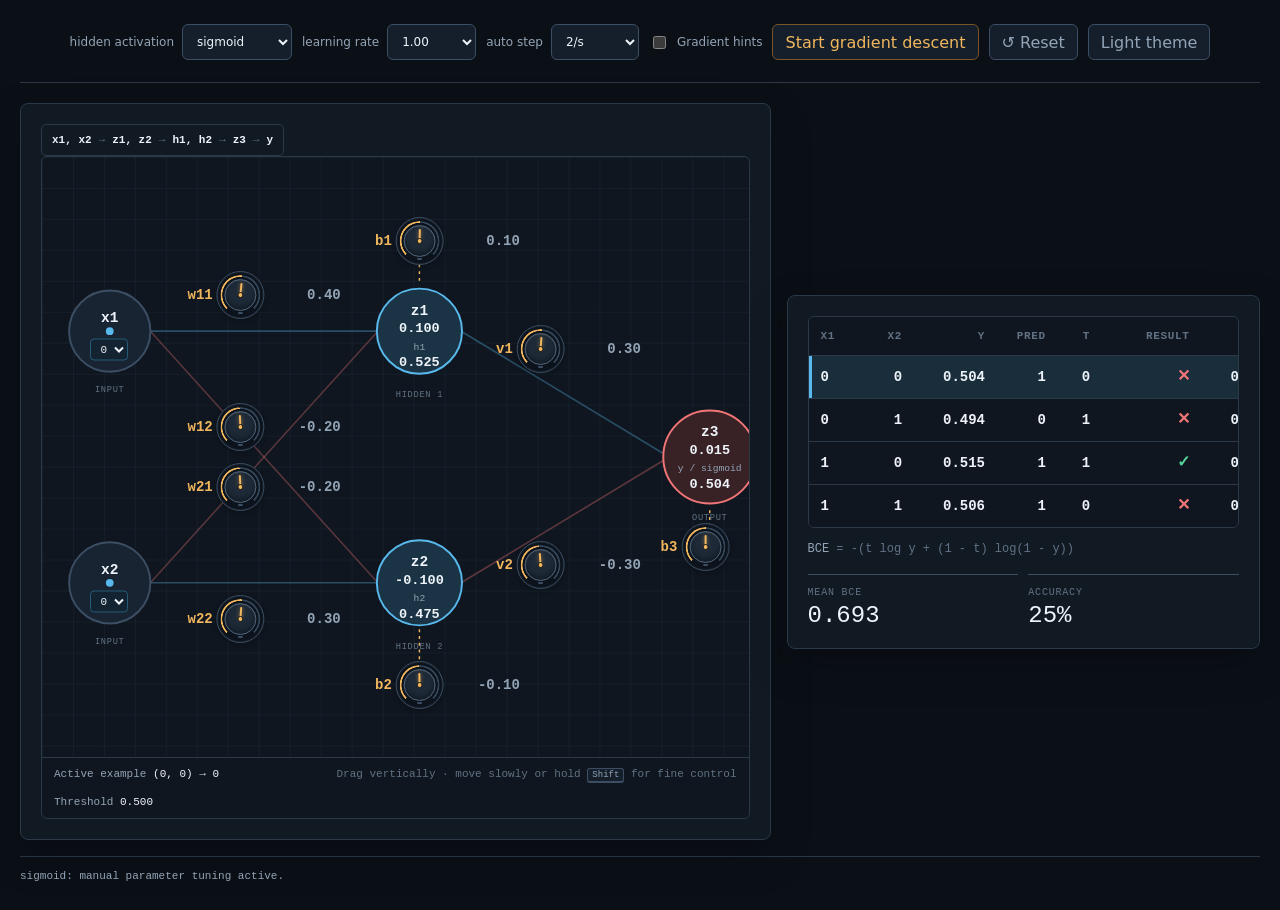
==== 2-learn_xor.html @ b7c2dea7 "Add files via upload" ====
<!doctype html>
<html lang="en">
<head>
  <meta charset="utf-8">
  <meta name="viewport" content="width=device-width, initial-scale=1">
  <meta name="description" content="A manual XOR neural network lab for deep learning courses.">
  <title>Learning XOR</title>
  <style>
    :root {
      color-scheme: dark;
      --bg: #0b1017;
      --panel: #111923;
      --panel-strong: #151f2b;
      --panel-soft: #0f161f;
      --line: #2a3848;
      --line-bright: #3c4e63;
      --text: #edf3f8;
      --muted: #93a4b6;
      --faint: #617284;
      --blue: #59b9ed;
      --blue-deep: #245b77;
      --amber: #f0b65e;
      --amber-deep: #7b5523;
      --green: #55d39a;
      --green-deep: #1f6448;
      --red: #f27677;
      --red-deep: #773b43;
      --violet: #b6a3ff;
      --shadow: rgba(0, 0, 0, 0.22);
      --control-hover: #1a2937;
      --control-active: #202f3d;
      --step-hover: #2a251b;
      --input-bg: #132331;
      --grid: #1a2633;
      --node: #182432;
      --node-active: #1b3445;
      --node-success: #183529;
      --node-failure: #382226;
      --row-hover: #182532;
      --row-active: #192d3b;
      --knob-shell: #0c131c;
      --knob-disc: #1e2a37;
      --knob-border: #52657a;
      --knob-track: #34475a;
      --knob-highlight: #72879a;
      --radius: 8px;
      --mono: "SFMono-Regular", Consolas, "Liberation Mono", monospace;
      --sans: Inter, ui-sans-serif, system-ui, -apple-system, BlinkMacSystemFont, "Segoe UI", sans-serif;
    }

    :root[data-theme="light"] {
      color-scheme: light;
      --bg: #f2f4f6;
      --panel: #ffffff;
      --panel-strong: #f3f5f7;
      --panel-soft: #f8fafb;
      --line: #d5dce3;
      --line-bright: #a8b4c0;
      --text: #17212b;
      --muted: #526477;
      --faint: #718195;
      --blue: #0878ad;
      --blue-deep: #8bbbd1;
      --amber: #9a5b00;
      --amber-deep: #d7b36d;
      --green: #147b54;
      --green-deep: #9bcdb8;
      --red: #b73542;
      --red-deep: #dfadb3;
      --violet: #6c51b5;
      --shadow: rgba(29, 44, 58, 0.1);
      --control-hover: #e8edf1;
      --control-active: #dfe6eb;
      --step-hover: #f4ead8;
      --input-bg: #ffffff;
      --grid: #e8edf1;
      --node: #f4f7f9;
      --node-active: #e6f3f9;
      --node-success: #e8f5ef;
      --node-failure: #faecee;
      --row-hover: #edf4f8;
      --row-active: #e2f1f8;
      --knob-shell: #f5f7f9;
      --knob-disc: #e5ebf0;
      --knob-border: #77899a;
      --knob-track: #c0cad3;
      --knob-highlight: #ffffff;
    }

    * { box-sizing: border-box; }

    html { min-width: 320px; background: var(--bg); }

    body {
      margin: 0;
      min-width: 320px;
      min-height: 100vh;
      background: var(--bg);
      color: var(--text);
      font-family: var(--sans);
      letter-spacing: 0;
    }

    button, input, select { font: inherit; }

    button, select, input[type="number"] { color: var(--text); }

    button {
      border: 1px solid var(--line-bright);
      border-radius: 6px;
      background: var(--panel-strong);
      cursor: pointer;
      min-height: 36px;
      padding: 0 12px;
      transition: border-color 140ms ease, background-color 140ms ease, color 140ms ease;
    }

    button:hover { border-color: var(--blue); background: var(--control-hover); }
    button:active { background: var(--control-active); }
    button:focus-visible, select:focus-visible, input:focus-visible { outline: 2px solid var(--blue); outline-offset: 2px; }

    .app-shell {
      width: min(1480px, calc(100% - 40px));
      margin: 0 auto;
      padding: 24px 0 28px;
    }

    .topbar {
      display: flex;
      flex-direction: column;
      align-items: center;
      justify-content: center;
      gap: 0;
      padding: 0 0 22px;
      border-bottom: 1px solid var(--line);
    }

    .eyebrow {
      margin: 0 0 4px;
      color: var(--blue);
      font-family: var(--mono);
      font-size: 10px;
      font-weight: 700;
      letter-spacing: 0.12em;
      text-transform: uppercase;
    }

    h1, h2, h3, p { margin-top: 0; }
    h1 { margin-bottom: 0; font-size: clamp(20px, 2.4vw, 28px); line-height: 1.1; letter-spacing: 0; }
    h2 { margin-bottom: 0; font-size: 16px; line-height: 1.2; }
    h3 { margin-bottom: 0; font-size: 12px; line-height: 1.2; }

    .top-controls { display: flex; align-items: center; justify-content: center; width: 100%; gap: 10px; flex-wrap: wrap; }

    .field-inline, .check-inline {
      display: inline-flex;
      align-items: center;
      gap: 8px;
      color: var(--muted);
      font-size: 12px;
      white-space: nowrap;
    }

    .field-inline select {
      min-height: 36px;
      border: 1px solid var(--line-bright);
      border-radius: 6px;
      padding: 0 30px 0 10px;
      background: var(--panel-strong);
    }

    .check-inline input { accent-color: var(--blue); }

    .button-secondary { color: var(--muted); }
    .button-step { border-color: var(--amber-deep); color: var(--amber); }
    .button-step:hover { border-color: var(--amber); background: var(--step-hover); }
    .theme-toggle { min-width: 98px; }

    .workspace {
      display: grid;
      grid-template-columns: minmax(0, 1.3fr) minmax(460px, 0.82fr);
      align-items: start;
      gap: 16px;
      padding-top: 20px;
    }

    .panel {
      min-width: 0;
      border: 1px solid var(--line);
      border-radius: var(--radius);
      background: var(--panel);
      box-shadow: 0 16px 42px var(--shadow);
    }

    .network-panel, .results-panel { padding: 20px; }

    .panel-header {
      display: flex;
      align-items: flex-start;
      justify-content: space-between;
      gap: 16px;
      margin-bottom: 16px;
    }

    .panel-title { margin-bottom: 6px; }
    .panel-note { max-width: 610px; margin: 0; color: var(--muted); font-size: 12px; line-height: 1.5; }

    .formula-strip {
      display: inline-flex;
      align-items: center;
      gap: 7px;
      flex: 0 0 auto;
      border: 1px solid var(--line);
      border-radius: 5px;
      padding: 9px 10px;
      color: var(--muted);
      font-family: var(--mono);
      font-size: 11px;
      white-space: nowrap;
    }

    .formula-strip strong { color: var(--text); font-weight: 600; }
    .formula-arrow { color: var(--faint); }

    .stage-frame {
      position: relative;
      overflow: hidden;
      width: min(100%, 1100px);
      min-height: 620px;
      margin: 0 auto;
      border: 1px solid var(--line);
      border-radius: 6px;
      background: var(--panel-soft);
    }

    .stage-frame svg { display: block; width: 100%; height: auto; min-height: 620px; }

    .stage-caption {
      display: flex;
      align-items: center;
      justify-content: space-between;
      flex-wrap: wrap;
      gap: 16px;
      padding: 10px 12px;
      border-top: 1px solid var(--line);
      color: var(--muted);
      font-family: var(--mono);
      font-size: 11px;
    }

    .stage-caption strong { color: var(--text); font-weight: 500; }

    .stage-canvas {
      position: relative;
      min-height: 600px;
      aspect-ratio: 850 / 620;
    }

    .stage-canvas svg {
      position: absolute;
      inset: 0;
      width: 100%;
      height: 100%;
      min-height: 0;
    }

    .connection-controls { position: absolute; inset: 0; pointer-events: none; }

    .input-selectors { position: absolute; inset: 0; pointer-events: none; }

    .node-input-control {
      position: absolute;
      top: var(--y);
      left: var(--x);
      pointer-events: auto;
      transform: translate(-50%, -50%);
    }

    .node-input-control select {
      width: 38px;
      height: 22px;
      border: 1px solid var(--blue-deep);
      border-radius: 4px;
      padding: 0 2px 0 5px;
      background: var(--input-bg);
      color: var(--text);
      font-family: var(--mono);
      font-size: 11px;
      line-height: 1;
    }

    .connection-control {
      position: absolute;
      top: var(--y);
      left: var(--x);
      display: inline-flex;
      align-items: center;
      gap: 4px;
      transform: translate(-50%, -50%);
      color: var(--amber);
      font-family: var(--mono);
      pointer-events: auto;
      user-select: none;
    }

    .connection-name { font-size: 14px; font-weight: 700; }
    .connection-value { min-width: 46px; color: var(--muted); font-size: 14px; font-weight: 600; text-align: right; }

    .connection-control .knob-box { width: 48px; height: 48px; cursor: ns-resize; touch-action: none; }
    .connection-control .knob-disc { --knob-center: 16px; width: 32px; height: 32px; }
    .connection-control .gradient-slot { width: 22px; min-height: 28px; }
    .connection-control .gradient-arrow { font-size: var(--arrow-size, 12px); }
    .gradient-flat { color: var(--faint); font-size: 10px; }

    .svg-grid-line { stroke: var(--grid); stroke-width: 1; }
    .svg-edge { fill: none; stroke-linecap: round; transition: stroke 140ms ease, stroke-width 140ms ease, opacity 140ms ease; }
    .svg-edge-label { fill: var(--muted); font-family: var(--mono); font-size: 14px; font-weight: 600; text-anchor: middle; }
    .svg-edge-label.positive { fill: var(--blue); }
    .svg-edge-label.negative { fill: var(--red); }
    .svg-node-body { fill: var(--node); stroke: var(--line-bright); stroke-width: 2; transition: fill 140ms ease, stroke 140ms ease; }
    .svg-node-body.active { fill: var(--node-active); stroke: var(--blue); }
    .svg-node-body.success { fill: var(--node-success); stroke: var(--green); }
    .svg-node-body.failure { fill: var(--node-failure); stroke: var(--red); }
    .svg-node-tag { fill: var(--text); font-family: var(--mono); font-size: 15px; font-weight: 700; text-anchor: middle; }
    .svg-node-sub { fill: var(--muted); font-family: var(--mono); font-size: 10px; text-anchor: middle; }
    .svg-node-value { fill: var(--text); font-family: var(--mono); font-size: 14px; font-weight: 600; text-anchor: middle; }
    .svg-node-kicker { fill: var(--faint); font-family: var(--mono); font-size: 9px; letter-spacing: 0.08em; text-anchor: middle; text-transform: uppercase; }
    .svg-bias-line { stroke: var(--amber); stroke-width: 1.5; stroke-dasharray: 3 4; }
    .svg-bias-label { fill: var(--amber); font-family: var(--mono); font-size: 13px; font-weight: 600; }
    .svg-input-dot { fill: var(--blue); }
    .svg-output-dot { fill: var(--green); }

    .stage-legend {
      display: flex;
      align-items: center;
      flex-wrap: wrap;
      gap: 10px 16px;
      padding: 10px 12px 0;
      color: var(--faint);
      font-size: 11px;
    }

    .legend-item { display: inline-flex; align-items: center; gap: 6px; }
    .legend-swatch { display: inline-block; width: 20px; height: 3px; border-radius: 2px; background: var(--blue); }
    .legend-swatch.negative { background: var(--red); }
    .legend-swatch.bias { background: var(--amber); }
    .legend-swatch.success { width: auto; height: auto; color: var(--green); background: none; font-size: 15px; line-height: 1; }

    .parameter-header {
      display: flex;
      align-items: baseline;
      justify-content: space-between;
      gap: 12px;
      margin: 20px 0 10px;
    }

    .parameter-header span { color: var(--faint); font-family: var(--mono); font-size: 10px; }

    .parameter-groups { display: grid; grid-template-columns: repeat(3, minmax(0, 1fr)); gap: 10px; }

    .parameter-group {
      min-width: 0;
      border: 1px solid var(--line);
      border-radius: 6px;
      padding: 12px;
      background: var(--panel-soft);
    }

    .parameter-group-header { display: flex; align-items: center; justify-content: space-between; gap: 8px; margin-bottom: 11px; }
    .parameter-group-header h3 { color: var(--text); font-family: var(--mono); font-weight: 600; }
    .parameter-group-header span { color: var(--faint); font-family: var(--mono); font-size: 10px; }

    .parameter-control + .parameter-control { margin-top: 10px; }

    .parameter-line { display: flex; align-items: baseline; justify-content: space-between; gap: 8px; margin-bottom: 5px; }
    .parameter-name { color: var(--amber); font-family: var(--mono); font-size: 11px; }
    .parameter-value { color: var(--muted); font-family: var(--mono); font-size: 10px; }

    .knob-row { display: grid; grid-template-columns: 44px 24px minmax(62px, 1fr); align-items: center; gap: 6px; }

    .knob-box {
      --knob-sweep: 135deg;
      --knob-active: var(--amber);
      position: relative;
      display: grid;
      place-items: center;
      width: 44px;
      height: 44px;
      border: 1px solid var(--line-bright);
      border-radius: 50%;
      background: var(--knob-shell);
      box-shadow: inset 0 0 0 1px color-mix(in srgb, var(--knob-highlight) 9%, transparent), 0 2px 5px var(--shadow);
      transition: border-color 120ms ease, box-shadow 120ms ease, transform 120ms ease;
    }

    .knob-box::before {
      content: "";
      position: absolute;
      inset: 3px;
      border-radius: 50%;
      background: conic-gradient(from 225deg, var(--knob-active) 0deg var(--knob-sweep), var(--knob-track) var(--knob-sweep) 270deg, transparent 270deg 360deg);
      -webkit-mask: radial-gradient(circle, transparent 63%, #000 65% 72%, transparent 74%);
      mask: radial-gradient(circle, transparent 63%, #000 65% 72%, transparent 74%);
      pointer-events: none;
    }

    .knob-box::after {
      content: "";
      position: absolute;
      bottom: 4px;
      left: 50%;
      width: 5px;
      height: 2px;
      border-radius: 99px;
      background: var(--line-bright);
      transform: translateX(-50%);
      pointer-events: none;
    }

    .knob-box:hover { border-color: var(--knob-highlight); transform: translateY(-1px); }
    .knob-box:focus-within { border-color: var(--blue); box-shadow: 0 0 0 2px rgba(89, 185, 237, 0.22), 0 3px 7px var(--shadow); }
    .connection-control.dragging { z-index: 20; }
    .connection-control.dragging .knob-box { border-color: var(--knob-active); box-shadow: 0 0 0 3px color-mix(in srgb, var(--knob-active) 22%, transparent), 0 5px 10px var(--shadow); transform: translateY(-1px) scale(1.035); }

    .knob-disc { --knob-center: 14.5px; position: relative; display: grid; place-items: center; width: 29px; height: 29px; border: 1px solid var(--knob-border); border-radius: 50%; background: var(--knob-disc); box-shadow: inset 0 1px 1px color-mix(in srgb, var(--knob-highlight) 25%, transparent), inset 0 -3px 5px color-mix(in srgb, var(--knob-shell) 60%, transparent); pointer-events: none; }
    .knob-disc::after { content: ""; position: absolute; width: 4px; height: 4px; border: 1px solid var(--knob-shell); border-radius: 50%; background: var(--knob-active); }
    .knob-indicator-anchor { position: absolute; inset: 0; transform-origin: 50% 50%; }
    .knob-indicator { position: absolute; top: 3px; bottom: 50%; left: 50%; width: 2px; border-radius: 999px; background: var(--knob-active); box-shadow: 0 0 4px color-mix(in srgb, var(--knob-active) 55%, transparent); transform: translateX(-50%); }
    .knob-range { position: absolute; inset: 0; width: 100%; height: 100%; margin: 0; opacity: 0; pointer-events: none; }

    .knob-feedback {
      position: absolute;
      bottom: calc(100% + 7px);
      left: 50%;
      display: flex;
      align-items: center;
      gap: 7px;
      min-width: max-content;
      padding: 5px 7px;
      border: 1px solid var(--line-bright);
      border-radius: 4px;
      background: var(--panel-strong);
      box-shadow: 0 5px 14px var(--shadow);
      color: var(--text);
      font-family: var(--mono);
      font-size: 11px;
      line-height: 1;
      opacity: 0;
      pointer-events: none;
      transform: translate(-50%, 4px);
      transition: opacity 100ms ease, transform 100ms ease;
    }

    .knob-feedback::after { content: ""; position: absolute; top: 100%; left: 50%; width: 6px; height: 6px; border-right: 1px solid var(--line-bright); border-bottom: 1px solid var(--line-bright); background: var(--panel-strong); transform: translate(-50%, -3px) rotate(45deg); }
    .connection-control.dragging .knob-feedback { opacity: 1; transform: translate(-50%, 0); }
    .knob-help { color: var(--faint); }
    .knob-help kbd { border: 1px solid var(--line-bright); border-bottom-width: 2px; border-radius: 3px; padding: 1px 4px; background: var(--panel-strong); color: var(--muted); font: inherit; font-size: 9px; }

    .gradient-slot { display: grid; place-items: center; width: 24px; min-height: 30px; }
    .gradient-arrow { display: inline-block; color: var(--violet); font-family: var(--mono); font-size: var(--arrow-size, 15px); font-weight: 700; line-height: 1; transform: translateY(var(--arrow-offset, 0px)); }
    .gradient-arrow.muted { color: var(--faint); opacity: 0.6; }

    .number-input {
      width: 100%;
      min-width: 0;
      height: 30px;
      border: 1px solid var(--line);
      border-radius: 4px;
      padding: 0 6px;
      background: #0c131c;
      color: var(--text);
      font-family: var(--mono);
      font-size: 11px;
      text-align: right;
    }

    .results-panel { min-height: auto; align-self: center; }
    .results-head-note { color: var(--faint); font-family: var(--mono); font-size: 10px; white-space: nowrap; }

    .table-scroll { overflow-x: auto; border: 1px solid var(--line); border-radius: 6px; background: var(--panel-soft); }
    .truth-table { width: 100%; min-width: 470px; table-layout: fixed; border-collapse: collapse; font-family: var(--mono); font-size: 14px; font-weight: 600; }
    .truth-table th, .truth-table td { overflow: hidden; padding: 13px 6px; border-bottom: 1px solid var(--line); text-align: right; text-overflow: clip; white-space: nowrap; }
    .truth-table th { color: var(--faint); font-size: 11px; font-weight: 700; letter-spacing: 0.06em; text-transform: uppercase; }
    .truth-table th:first-child, .truth-table td:first-child { padding-left: 12px; text-align: left; }
    .truth-table tr:last-child td { border-bottom: 0; }
    .truth-table tbody tr { cursor: pointer; transition: background-color 140ms ease; }
    .truth-table tbody tr:hover, .truth-table tbody tr:focus { background: var(--row-hover); outline: none; }
    .truth-table tbody tr.active { background: var(--row-active); box-shadow: inset 3px 0 0 var(--blue); }
    .truth-table .muted-cell { color: var(--muted); }
    .truth-table .prediction { color: var(--text); font-weight: 700; }
    .truth-table .result-cell { display: inline-flex; align-items: center; justify-content: flex-end; gap: 6px; min-width: 0; }
    .truth-table .result-mark { font-size: 16px; font-weight: 700; line-height: 1; }
    .truth-table th:nth-child(1), .truth-table td:nth-child(1), .truth-table th:nth-child(2), .truth-table td:nth-child(2) { width: 9%; }
    .truth-table th:nth-child(3), .truth-table td:nth-child(3) { width: 15%; }
    .truth-table th:nth-child(4), .truth-table td:nth-child(4) { width: 11%; }
    .truth-table th:nth-child(5), .truth-table td:nth-child(5) { width: 8%; }
    .truth-table th:nth-child(6), .truth-table td:nth-child(6) { width: 18%; }
    .truth-table th:nth-child(7), .truth-table td:nth-child(7) { width: 15%; }
    .truth-table .success .result-mark, .truth-table .success .result-text { color: var(--green); }
    .truth-table .failure .result-mark, .truth-table .failure .result-text { color: var(--red); }

    .results-equation { margin: 14px 0 0; color: var(--faint); font-family: var(--mono); font-size: 12px; }
    .results-equation strong { color: var(--muted); font-weight: 500; }

    .metrics {
      display: grid;
      grid-template-columns: repeat(2, minmax(0, 1fr));
      gap: 10px;
      margin-top: 18px;
      padding-top: 0;
    }

    .metric {
      border-top: 1px solid var(--line-bright);
      padding-top: 12px;
    }

    .metric-label { margin-bottom: 6px; color: var(--faint); font-family: var(--mono); font-size: 10px; letter-spacing: 0.08em; text-transform: uppercase; }
    .metric-value { color: var(--text); font-family: var(--mono); font-size: 24px; line-height: 1; }
    .metric-value.good { color: var(--green); }
    .metric-note { margin-top: 7px; color: var(--muted); font-size: 11px; line-height: 1.4; }

    .statusbar {
      display: grid;
      grid-template-columns: minmax(0, 1fr) auto auto;
      align-items: center;
      gap: 18px;
      margin-top: 16px;
      border-top: 1px solid var(--line);
      padding-top: 13px;
      color: var(--muted);
      font-family: var(--mono);
      font-size: 11px;
    }

    .statusbar strong { color: var(--text); font-weight: 500; }
    .status-message { min-width: 0; overflow: hidden; text-overflow: ellipsis; white-space: nowrap; }
    .status-chip { display: inline-flex; align-items: center; gap: 6px; }
    .status-dot { width: 7px; height: 7px; border-radius: 50%; background: var(--amber); }
    .status-dot.good { background: var(--green); }

    .sr-only { position: absolute; width: 1px; height: 1px; padding: 0; margin: -1px; overflow: hidden; clip: rect(0, 0, 0, 0); white-space: nowrap; border: 0; }

    @media (max-width: 1120px) {
      .workspace { grid-template-columns: minmax(0, 1fr); }
      .results-panel { min-height: auto; }
      .metrics { margin-top: 20px; }
    }

    @media (max-width: 720px) {
      .app-shell { width: min(100% - 24px, 1480px); padding-top: 14px; }
      .panel-header { align-items: flex-start; flex-direction: column; }
      .formula-strip { width: 100%; justify-content: center; overflow-x: auto; }
      .network-panel, .results-panel { padding: 14px; }
      .stage-frame, .stage-frame svg { min-height: 0; }
      .stage-canvas { min-height: 0; }
      .stage-canvas svg { min-height: 0; }
      .connection-control { gap: 2px; transform: translate(-50%, -50%) scale(0.78); }
      .node-input-control select { width: 34px; height: 20px; font-size: 10px; }
      .parameter-groups { grid-template-columns: 1fr; }
      .parameter-group { display: grid; grid-template-columns: 150px minmax(0, 1fr); align-items: center; gap: 12px; }
      .parameter-group-header { margin-bottom: 0; }
      .parameter-control + .parameter-control { margin-top: 8px; }
      .statusbar { grid-template-columns: 1fr; gap: 8px; }
      .status-message { white-space: normal; }
    }

    @media (prefers-reduced-motion: reduce) {
      *, *::before, *::after { scroll-behavior: auto !important; transition-duration: 0.01ms !important; animation-duration: 0.01ms !important; animation-iteration-count: 1 !important; }
    }
  </style>
</head>
<body>
  <div class="app-shell">
    <header class="topbar">
      <h1 class="sr-only">Learning XOR</h1>
      <div class="top-controls">
        <label class="field-inline" for="activation-select">
          <span>hidden activation</span>
          <select id="activation-select" aria-label="Hidden activation">
            <option value="sigmoid" selected>sigmoid</option>
            <option value="relu">ReLU</option>
          </select>
        </label>
        <label class="field-inline" for="learning-rate-select">
          <span>learning rate</span>
          <select id="learning-rate-select" aria-label="Learning rate">
            <option value="0.1">0.10</option>
            <option value="0.25">0.25</option>
            <option value="0.5">0.50</option>
            <option value="1" selected>1.00</option>
            <option value="2">2.00</option>
          </select>
        </label>
        <label class="field-inline" for="auto-step-select">
          <span>auto step</span>
          <select id="auto-step-select" aria-label="Automatic gradient descent rate">
            <option value="1">1/s</option>
            <option value="2" selected>2/s</option>
            <option value="5">5/s</option>
            <option value="10">10/s</option>
            <option value="20">20/s</option>
          </select>
        </label>
        <label class="check-inline" for="gradient-hints">
          <input id="gradient-hints" data-testid="gradient-hints" type="checkbox">
          <span>Gradient hints</span>
        </label>
        <button id="gradient-step-button" class="button-step" type="button" aria-pressed="false">Start gradient descent</button>
        <button id="reset-button" class="button-secondary" type="button">&#8634; Reset</button>
        <button id="theme-toggle" class="button-secondary theme-toggle" type="button" aria-pressed="false" aria-label="Switch to light theme">Light theme</button>
      </div>
    </header>

    <main class="workspace" aria-label="XOR neural network lab">
      <section class="panel network-panel" aria-label="XOR network">
        <div class="formula-strip" aria-label="Layer notation">
          <strong>x1, x2</strong><span class="formula-arrow">&#8594;</span><strong>z1, z2</strong><span class="formula-arrow">&#8594;</span><strong>h1, h2</strong><span class="formula-arrow">&#8594;</span><strong>z3</strong><span class="formula-arrow">&#8594;</span><strong>y</strong>
        </div>

        <div class="stage-frame">
          <div class="stage-canvas">
            <!-- Gradient arrows are created at runtime with data-testid="gradient-arrow". -->
            <svg viewBox="0 0 850 620" role="img" aria-labelledby="network-svg-title network-svg-description">
            <title id="network-svg-title">Two hidden-neuron XOR network</title>
            <desc id="network-svg-description">Inputs x1 and x2 feed two hidden preactivations z1 and z2, then hidden activations h1 and h2 feed output preactivation z3 and sigmoid prediction y.</desc>
            <defs>
              <pattern id="stage-grid" width="32" height="32" patternUnits="userSpaceOnUse">
                <path d="M 32 0 L 0 0 0 32" class="svg-grid-line" fill="none"></path>
              </pattern>
            </defs>
            <rect width="850" height="620" fill="url(#stage-grid)"></rect>
            <g id="edge-layer" aria-hidden="true">
              <line id="edge-w11" class="svg-edge" x1="112" y1="180" x2="347" y2="180"></line>
              <line id="edge-w12" class="svg-edge" x1="112" y1="440" x2="347" y2="180"></line>
              <line id="edge-w21" class="svg-edge" x1="112" y1="180" x2="347" y2="440"></line>
              <line id="edge-w22" class="svg-edge" x1="112" y1="440" x2="347" y2="440"></line>
              <line id="edge-v1" class="svg-edge" x1="433" y1="180" x2="648" y2="310"></line>
              <line id="edge-v2" class="svg-edge" x1="433" y1="440" x2="648" y2="310"></line>
              <line class="svg-bias-line" x1="390" y1="90" x2="390" y2="132"></line>
              <line class="svg-bias-line" x1="390" y1="488" x2="390" y2="530"></line>
              <line class="svg-bias-line" x1="690" y1="365" x2="690" y2="415"></line>
            </g>
            <g id="edge-label-layer" aria-hidden="true">
              <text id="label-w11" class="svg-edge-label" x="230" y="165"></text>
              <text id="label-w12" class="svg-edge-label" x="228" y="285"></text>
              <text id="label-w21" class="svg-edge-label" x="228" y="335"></text>
              <text id="label-w22" class="svg-edge-label" x="230" y="425"></text>
              <text id="label-v1" class="svg-edge-label" x="540" y="215"></text>
              <text id="label-v2" class="svg-edge-label" x="540" y="410"></text>
              <text id="label-b1" class="svg-bias-label" x="400" y="109"></text>
              <text id="label-b2" class="svg-bias-label" x="400" y="548"></text>
              <text id="label-b3" class="svg-bias-label" x="700" y="405"></text>
            </g>
            <g id="node-layer">
              <g id="node-input-x1">
                <circle id="body-input-x1" class="svg-node-body" cx="70" cy="180" r="42"></circle>
                <circle class="svg-input-dot" cx="70" cy="180" r="4"></circle>
                <text class="svg-node-tag" x="70" y="171">x1</text>
                <text class="svg-node-kicker" x="70" y="243">input</text>
              </g>
              <g id="node-input-x2">
                <circle id="body-input-x2" class="svg-node-body" cx="70" cy="440" r="42"></circle>
                <circle class="svg-input-dot" cx="70" cy="440" r="4"></circle>
                <text class="svg-node-tag" x="70" y="431">x2</text>
                <text class="svg-node-kicker" x="70" y="503">input</text>
              </g>
              <g id="node-hidden-1">
                <circle id="body-hidden-1" class="svg-node-body" cx="390" cy="180" r="44"></circle>
                <text class="svg-node-tag" x="390" y="163">z1</text>
                <text id="value-z1" class="svg-node-value" x="390" y="181"></text>
                <text class="svg-node-sub" x="390" y="199">h1</text>
                <text id="value-h1" class="svg-node-value" x="390" y="216"></text>
                <text class="svg-node-kicker" x="390" y="248">hidden 1</text>
              </g>
              <g id="node-hidden-2">
                <circle id="body-hidden-2" class="svg-node-body" cx="390" cy="440" r="44"></circle>
                <text class="svg-node-tag" x="390" y="423">z2</text>
                <text id="value-z2" class="svg-node-value" x="390" y="441"></text>
                <text class="svg-node-sub" x="390" y="459">h2</text>
                <text id="value-h2" class="svg-node-value" x="390" y="476"></text>
                <text class="svg-node-kicker" x="390" y="508">hidden 2</text>
              </g>
              <g id="node-output">
                <circle id="body-output" class="svg-node-body" cx="690" cy="310" r="48"></circle>
                <text class="svg-node-tag" x="690" y="288">z3</text>
                <text id="value-z3" class="svg-node-value" x="690" y="307"></text>
                <text class="svg-node-sub" x="690" y="324">y / sigmoid</text>
                <text id="value-y" class="svg-node-value" x="690" y="342"></text>
                <text class="svg-node-kicker" x="690" y="375">output</text>
              </g>
            </g>
              <g id="gradient-layer" aria-live="polite"></g>
            </svg>
            <div class="input-selectors" aria-label="Input values">
              <label class="node-input-control" style="--x:8.2%; --y:32%;">
                <span class="sr-only">Set x1</span>
                <select id="input-x1-control" data-testid="input-x1-control" aria-label="Set x1">
                  <option value="0">0</option>
                  <option value="1">1</option>
                </select>
              </label>
              <label class="node-input-control" style="--x:8.2%; --y:74%;">
                <span class="sr-only">Set x2</span>
                <select id="input-x2-control" data-testid="input-x2-control" aria-label="Set x2">
                  <option value="0">0</option>
                  <option value="1">1</option>
                </select>
              </label>
            </div>
            <div id="connection-controls" class="connection-controls" aria-label="Weight and bias knobs"></div>
          </div>
          <div class="stage-caption">
            <span>Active example <strong id="active-example">(0, 0) &#8594; 0</strong></span>
            <span class="knob-help">Drag vertically · move slowly or hold <kbd>Shift</kbd> for fine control</span>
            <span>Threshold <strong>0.500</strong></span>
          </div>
        </div>
      </section>

      <section class="panel results-panel" aria-label="XOR truth table">

        <div class="table-scroll">
          <table class="truth-table">
            <caption class="sr-only">XOR rows and every layer output</caption>
            <thead>
              <tr>
                <th scope="col">x1</th>
                <th scope="col">x2</th>
                <th scope="col">y</th>
                <th scope="col">pred</th>
                <th scope="col">t</th>
                <th scope="col">result</th>
                <th scope="col">BCE</th>
              </tr>
            </thead>
            <tbody id="truth-body"></tbody>
          </table>
        </div>

        <p class="results-equation"><strong>BCE</strong> = -(t log y + (1 - t) log(1 - y))</p>

        <div class="metrics">
          <div class="metric">
            <div class="metric-label">Mean BCE</div>
            <div id="mean-loss" class="metric-value">0.000</div>
          </div>
          <div class="metric">
            <div class="metric-label">Accuracy</div>
            <div id="accuracy" data-testid="accuracy" class="metric-value">0%</div>
          </div>
        </div>
      </section>
    </main>

    <footer class="statusbar" aria-live="polite">
      <span id="status-message" class="status-message">Ready for manual tuning.</span>
    </footer>
  </div>

  <script>
    (() => {
      const PARAM_MIN = -10;
      const PARAM_MAX = 10;
      const PARAM_STEP = 0.01;
      const PARAM_PRECISION = 2;
      const FINE_PARAM_STEP = 0.001;
      const FINE_PARAM_PRECISION = 3;
      const GRADIENT_PRECISION = 4;
      const KNOB_PIXELS_PER_STEP = 10;
      const KNOB_FINE_VELOCITY = 0.12;
      const KNOB_FAST_VELOCITY = 0.8;
      const KNOB_FAST_MULTIPLIER = 3;
      const XOR_ROWS = [
        { x1: 0, x2: 0, target: 0 },
        { x1: 0, x2: 1, target: 1 },
        { x1: 1, x2: 0, target: 1 },
        { x1: 1, x2: 1, target: 0 }
      ];
      const CONNECTION_CONTROLS = [
        ['w11', 'weight from x1 to z1', 27, 23], ['w12', 'weight from x2 to z1', 27, 45], ['w21', 'weight from x1 to z2', 27, 55],
        ['w22', 'weight from x2 to z2', 27, 77], ['v1', 'weight from h1 to z3', 64, 32], ['v2', 'weight from h2 to z3', 64, 68],
        ['b1', 'bias for z1', 49.3, 14], ['b2', 'bias for z2', 49.3, 88], ['b3', 'bias for z3', 84, 65]
      ];
      const state = {
        activation: 'sigmoid',
        learningRate: 1,
        stepsPerSecond: 2,
        isTraining: false,
        gradientHints: false,
        selectedRow: 0,
        params: { w11: 0.4, w12: -0.2, b1: 0.1, w21: -0.2, w22: 0.3, b2: -0.1, v1: 0.3, v2: -0.3, b3: 0 }
      };
      let knobDrag = null;
      let trainingTimer = null;
      const THEME_STORAGE_KEY = 'xor-lab-theme';

      const $ = (selector, root = document) => root.querySelector(selector);
      const $$ = (selector, root = document) => [...root.querySelectorAll(selector)];
      const format = (value, digits = 3) => {
        const rounded = Number(value.toFixed(digits));
        return Object.is(rounded, -0) ? (0).toFixed(digits) : rounded.toFixed(digits);
      };
      const clamp = (value, min, max) => Math.min(max, Math.max(min, value));

      function storedTheme() {
        try {
          const theme = localStorage.getItem(THEME_STORAGE_KEY);
          return theme === 'light' || theme === 'dark' ? theme : 'dark';
        } catch {
          return 'dark';
        }
      }

      function applyTheme(theme, persist = false) {
        const isLight = theme === 'light';
        document.documentElement.dataset.theme = isLight ? 'light' : 'dark';
        const button = $('#theme-toggle');
        button.textContent = isLight ? 'Dark theme' : 'Light theme';
        button.setAttribute('aria-pressed', isLight ? 'true' : 'false');
        button.setAttribute('aria-label', `Switch to ${isLight ? 'dark' : 'light'} theme`);
        if (persist) {
          try {
            localStorage.setItem(THEME_STORAGE_KEY, isLight ? 'light' : 'dark');
          } catch {
            // The theme still works when storage is unavailable.
          }
        }
      }

      function toggleTheme() {
        applyTheme(document.documentElement.dataset.theme === 'light' ? 'dark' : 'light', true);
      }

      function sigmoid(z) {
        return 1 / (1 + Math.exp(-z));
      }

      function activationValue(name, z) {
        if (name === 'sigmoid') return sigmoid(z);
        return Math.max(0, z);
      }

      function activationDerivative(name, z) {
        if (name === 'sigmoid') {
          const value = sigmoid(z);
          return value * (1 - value);
        }
        return z > 0 ? 1 : 0;
      }

      function binaryCrossEntropy(prediction, target) {
        const safe = clamp(prediction, 1e-12, 1 - 1e-12);
        return -(target * Math.log(safe) + (1 - target) * Math.log(1 - safe));
      }

      function forwardRow(row, params = state.params, activation = state.activation) {
        const z1 = params.w11 * row.x1 + params.w12 * row.x2 + params.b1;
        const z2 = params.w21 * row.x1 + params.w22 * row.x2 + params.b2;
        const h1 = activationValue(activation, z1);
        const h2 = activationValue(activation, z2);
        const z3 = params.v1 * h1 + params.v2 * h2 + params.b3;
        const y = sigmoid(z3);
        const prediction = y >= 0.5 ? 1 : 0;
        return { x1: row.x1, x2: row.x2, target: row.target, z1, h1, z2, h2, z3, y, prediction, correct: prediction === row.target, loss: binaryCrossEntropy(y, row.target) };
      }

      function evaluate(params = state.params, activation = state.activation) {
        const rows = XOR_ROWS.map(row => forwardRow(row, params, activation));
        const loss = rows.reduce((sum, row) => sum + row.loss, 0) / rows.length;
        const correct = rows.filter(row => row.correct).length;
        return { rows, loss, accuracy: correct / rows.length };
      }

      function calculateGradients(params = state.params, activation = state.activation) {
        const gradients = { w11: 0, w12: 0, b1: 0, w21: 0, w22: 0, b2: 0, v1: 0, v2: 0, b3: 0 };
        XOR_ROWS.forEach(row => {
          const result = forwardRow(row, params, activation);
          const dz3 = (result.y - result.target) / XOR_ROWS.length;
          const dz1 = dz3 * params.v1 * activationDerivative(activation, result.z1);
          const dz2 = dz3 * params.v2 * activationDerivative(activation, result.z2);
          gradients.w11 += dz1 * row.x1;
          gradients.w12 += dz1 * row.x2;
          gradients.b1 += dz1;
          gradients.w21 += dz2 * row.x1;
          gradients.w22 += dz2 * row.x2;
          gradients.b2 += dz2;
          gradients.v1 += dz3 * result.h1;
          gradients.v2 += dz3 * result.h2;
          gradients.b3 += dz3;
        });
        return gradients;
      }

      function buildConnectionControls() {
        $('#connection-controls').innerHTML = CONNECTION_CONTROLS.map(([name, label, x, y]) => `
          <label class="connection-control" data-control="${name}" style="--x:${x}%; --y:${y}%" aria-label="${label}">
            <span class="connection-name">${name}</span>
            <span class="knob-box" title="Drag vertically. Move slowly or hold Shift for fine adjustment.">
              <span class="knob-feedback" aria-hidden="true"><span data-drag-value-for="${name}">${format(state.params[name], PARAM_PRECISION)}</span></span>
              <span class="knob-disc" aria-hidden="true"><span class="knob-indicator-anchor" data-indicator-for="${name}"><span class="knob-indicator"></span></span></span>
              <input class="knob-range" data-param="${name}" type="range" min="${PARAM_MIN}" max="${PARAM_MAX}" step="${PARAM_STEP}" aria-label="${label}. Use arrow keys to adjust; hold Shift for fine adjustment.">
            </span>
            <span class="gradient-slot" data-gradient-for="${name}" aria-live="polite"></span>
            <span class="connection-value" data-value-for="${name}"></span>
          </label>
        `).join('');
      }

      function setParameter(name, rawValue, step = PARAM_STEP) {
        const parsed = Number.parseFloat(rawValue);
        if (!Number.isFinite(parsed)) return;
        const precision = step === FINE_PARAM_STEP ? FINE_PARAM_PRECISION : PARAM_PRECISION;
        const quantized = Math.round(parsed / step) * step;
        state.params[name] = clamp(Number(quantized.toFixed(precision)), PARAM_MIN, PARAM_MAX);
        render();
      }

      function formatParameter(value) {
        const needsFinePrecision = Math.abs(value * 100 - Math.round(value * 100)) > 1e-7;
        return format(value, needsFinePrecision ? FINE_PARAM_PRECISION : PARAM_PRECISION);
      }

      function renderControls() {
        $$('[data-param]').forEach(control => {
          const name = control.dataset.param;
          const value = state.params[name];
          control.value = clamp(value, PARAM_MIN, PARAM_MAX);
          const valueLabel = $(`[data-value-for="${name}"]`);
          if (valueLabel) valueLabel.textContent = formatParameter(value);
          const indicator = $(`[data-indicator-for="${name}"]`);
          if (indicator) {
            const ratio = (value - PARAM_MIN) / (PARAM_MAX - PARAM_MIN);
            indicator.style.transform = `rotate(${-135 + ratio * 270}deg)`;
            indicator.closest('.knob-box').style.setProperty('--knob-sweep', `${ratio * 270}deg`);
          }
          control.setAttribute('aria-valuenow', value);
          control.setAttribute('aria-valuetext', formatParameter(value));
        });
      }

      function renderGradientHints(gradients) {
        $$('[data-gradient-for]').forEach(slot => {
          slot.innerHTML = '';
          if (!state.gradientHints) return;
          const name = slot.dataset.gradientFor;
          const gradient = gradients[name];
          const magnitudes = Object.values(gradients).map(value => Math.abs(value));
          const maxMagnitude = Math.max(...magnitudes, 0);
          const ratio = maxMagnitude === 0 ? 0 : Math.abs(gradient) / maxMagnitude;
          if (ratio === 0) {
            const flat = document.createElement('span');
            flat.className = 'gradient-flat';
            flat.textContent = '0';
            flat.setAttribute('aria-label', `${name}: no gradient`);
            slot.appendChild(flat);
            return;
          }
          const direction = -gradient >= 0 ? 'up' : 'down';
          const arrow = document.createElement('span');
          arrow.className = 'gradient-arrow';
          arrow.dataset.testid = 'gradient-arrow';
          arrow.style.setProperty('--arrow-size', `${12 + ratio * 14}px`);
          arrow.style.setProperty('--arrow-offset', `${direction === 'up' ? -ratio * 2 : ratio * 2}px`);
          arrow.textContent = direction === 'up' ? '\u2191' : '\u2193';
          arrow.title = `${name}: ${direction === 'up' ? 'increase' : 'decrease'} to reduce loss`;
          arrow.setAttribute('aria-label', arrow.title);
          slot.appendChild(arrow);
        });
      }

      function updateEdge(name, value) {
        const edge = $(`#edge-${name}`);
        if (!edge) return;
        const positive = value >= 0;
        const color = positive ? 'var(--blue)' : 'var(--red)';
        edge.style.stroke = color;
        edge.style.strokeWidth = (1.5 + Math.abs(value) * 0.55).toFixed(2);
        edge.style.opacity = (0.32 + Math.min(0.6, Math.abs(value) / PARAM_MAX * 0.6)).toFixed(2);
      }

      function renderNetwork(result) {
        $('#input-x1-control').value = result.x1;
        $('#input-x2-control').value = result.x2;
        $('#value-z1').textContent = format(result.z1);
        $('#value-h1').textContent = format(result.h1);
        $('#value-z2').textContent = format(result.z2);
        $('#value-h2').textContent = format(result.h2);
        $('#value-z3').textContent = format(result.z3);
        $('#value-y').textContent = format(result.y);
        ['w11', 'w12', 'w21', 'w22', 'v1', 'v2'].forEach(name => updateEdge(name, state.params[name]));
        $('#body-hidden-1').classList.toggle('active', result.h1 > 0);
        $('#body-hidden-2').classList.toggle('active', result.h2 > 0);
        $('#body-output').classList.toggle('success', result.correct);
        $('#body-output').classList.toggle('failure', !result.correct);
        $('#body-input-x1').classList.toggle('active', result.x1 === 1);
        $('#body-input-x2').classList.toggle('active', result.x2 === 1);
      }

      function renderTable(evaluation) {
        const body = $('#truth-body');
        body.innerHTML = evaluation.rows.map((row, index) => {
          const resultClass = row.correct ? 'success' : 'failure';
          const mark = row.correct ? '\u2713' : '\u2715';
          const resultWord = row.correct ? 'correct' : 'miss';
          return `
            <tr data-testid="xor-row" data-row="${index}" class="${index === state.selectedRow ? 'active' : ''}" tabindex="0" aria-label="XOR row ${index + 1}, ${resultWord}">
              <td>${row.x1}</td><td>${row.x2}</td>
              <td>${format(row.y)}</td><td class="prediction">${row.prediction}</td><td>${row.target}</td>
              <td data-testid="row-result" class="${resultClass}" aria-label="${resultWord}"><span class="result-cell"><span class="result-mark" aria-hidden="true">${mark}</span><span class="result-text sr-only">${resultWord}</span></span></td>
              <td>${format(row.loss)}</td>
            </tr>
          `;
        }).join('');
      }

      function renderStatus(evaluation, gradients) {
        const percentage = Math.round(evaluation.accuracy * 100);
        const activationLabel = state.activation === 'relu' ? 'ReLU' : state.activation;
        const flat = Object.values(gradients).filter(value => Math.abs(value) < 1e-8).length;
        const status = state.isTraining
          ? `${activationLabel}: gradient descent running at ${state.stepsPerSecond}/s.`
          : state.gradientHints
          ? `${activationLabel}: arrows point toward lower BCE${flat ? ` / ${flat} flat` : ''}.`
          : `${activationLabel}: manual parameter tuning active.`;
        $('#mean-loss').textContent = format(evaluation.loss);
        $('#accuracy').textContent = `${percentage}%`;
        $('#accuracy').classList.toggle('good', percentage === 100);
        $('#status-message').textContent = status;
        const active = XOR_ROWS[state.selectedRow];
        $('#active-example').textContent = `(${active.x1}, ${active.x2}) \u2192 ${active.target}`;
      }

      function renderTrainingControls() {
        $('#auto-step-select').value = state.stepsPerSecond;
        const button = $('#gradient-step-button');
        button.textContent = state.isTraining ? 'Pause gradient descent' : 'Start gradient descent';
        button.setAttribute('aria-pressed', state.isTraining ? 'true' : 'false');
      }

      function render() {
        const evaluation = evaluate(state.params, state.activation);
        const gradients = calculateGradients(state.params, state.activation);
        const activeResult = evaluation.rows[state.selectedRow];
        renderControls();
        renderGradientHints(gradients);
        renderNetwork(activeResult);
        renderTable(evaluation);
        renderStatus(evaluation, gradients);
        renderTrainingControls();
      }

      function resetState() {
        stopGradientDescent();
        state.params = Object.fromEntries(Object.keys(state.params).map(name => [
          name,
          Number((-1 + Math.random() * 2).toFixed(PARAM_PRECISION))
        ]));
        render();
      }

      function stepGradientDescent() {
        const gradients = calculateGradients();
        Object.keys(state.params).forEach(name => {
          const next = clamp(state.params[name] - state.learningRate * gradients[name], PARAM_MIN, PARAM_MAX);
          state.params[name] = Number(next.toFixed(GRADIENT_PRECISION));
        });
        render();
      }

      function stopGradientDescent() {
        if (trainingTimer !== null) clearInterval(trainingTimer);
        trainingTimer = null;
        state.isTraining = false;
        renderTrainingControls();
      }

      function startGradientDescent() {
        state.isTraining = true;
        stepGradientDescent();
        trainingTimer = setInterval(stepGradientDescent, 1000 / state.stepsPerSecond);
        renderTrainingControls();
      }

      function toggleGradientDescent() {
        if (state.isTraining) stopGradientDescent();
        else startGradientDescent();
      }

      function setAutoStepRate(rawValue) {
        const rate = Number(rawValue);
        if (![1, 2, 5, 10, 20].includes(rate)) return;
        state.stepsPerSecond = rate;
        if (state.isTraining) {
          clearInterval(trainingTimer);
          trainingTimer = setInterval(stepGradientDescent, 1000 / state.stepsPerSecond);
        }
        renderTrainingControls();
      }

      function handleParameterEvent(event) {
        const target = event.target.closest('[data-param]');
        if (!target) return;
        setParameter(target.dataset.param, target.value);
      }

      function setKnobFeedback(drag, mode) {
        drag.mode = mode;
        drag.control.dataset.dragMode = mode;
        const value = state.params[drag.name];
        const valueNode = $(`[data-drag-value-for="${drag.name}"]`);
        if (valueNode) valueNode.textContent = format(value, mode === 'fine' ? FINE_PARAM_PRECISION : PARAM_PRECISION);
      }

      function startKnobDrag(event) {
        const knob = event.target.closest('.knob-box');
        if (!knob || event.button !== 0) return;
        const control = knob.closest('[data-control]');
        const name = control.dataset.control;
        knobDrag = {
          pointerId: event.pointerId,
          knob,
          control,
          name,
          lastY: event.clientY,
          lastTime: event.timeStamp,
          rawValue: state.params[name],
          hasMoved: false,
          mode: 'adjust'
        };
        control.classList.add('dragging');
        setKnobFeedback(knobDrag, event.shiftKey ? 'fine' : 'adjust');
        knob.setPointerCapture(event.pointerId);
        event.preventDefault();
      }

      function moveKnobDrag(event) {
        if (!knobDrag || event.pointerId !== knobDrag.pointerId) return;
        const deltaY = knobDrag.lastY - event.clientY;
        if (deltaY === 0) return;
        const elapsed = Math.max(1, event.timeStamp - knobDrag.lastTime);
        const velocity = Math.abs(deltaY) / elapsed;
        const isFine = event.shiftKey || (knobDrag.hasMoved && velocity <= KNOB_FINE_VELOCITY);
        const isFast = !isFine && knobDrag.hasMoved && velocity >= KNOB_FAST_VELOCITY;
        const mode = isFine ? 'fine' : isFast ? 'fast' : 'adjust';
        const multiplier = isFast ? KNOB_FAST_MULTIPLIER : 1;
        const sensitivity = (PARAM_STEP / KNOB_PIXELS_PER_STEP) * multiplier;
        knobDrag.rawValue = clamp(knobDrag.rawValue + deltaY * sensitivity, PARAM_MIN, PARAM_MAX);
        knobDrag.lastY = event.clientY;
        knobDrag.lastTime = event.timeStamp;
        knobDrag.hasMoved = true;
        setParameter(knobDrag.name, knobDrag.rawValue, isFine ? FINE_PARAM_STEP : PARAM_STEP);
        setKnobFeedback(knobDrag, mode);
      }

      function endKnobDrag(event) {
        if (!knobDrag || event.pointerId !== knobDrag.pointerId) return;
        knobDrag.control.classList.remove('dragging');
        delete knobDrag.control.dataset.dragMode;
        knobDrag = null;
      }

      function handleKnobKeydown(event) {
        const control = event.target.closest('.knob-range');
        if (!control) return;
        const name = control.dataset.param;
        const step = event.shiftKey ? FINE_PARAM_STEP : PARAM_STEP;
        let nextValue = null;
        if (event.key === 'ArrowUp' || event.key === 'ArrowRight') nextValue = state.params[name] + step;
        if (event.key === 'ArrowDown' || event.key === 'ArrowLeft') nextValue = state.params[name] - step;
        if (event.key === 'PageUp') nextValue = state.params[name] + 0.1;
        if (event.key === 'PageDown') nextValue = state.params[name] - 0.1;
        if (event.key === 'Home') nextValue = PARAM_MIN;
        if (event.key === 'End') nextValue = PARAM_MAX;
        if (nextValue === null) return;
        event.preventDefault();
        setParameter(name, nextValue, event.shiftKey ? FINE_PARAM_STEP : PARAM_STEP);
      }

      function selectInput(name, rawValue) {
        const value = Number(rawValue);
        if (value !== 0 && value !== 1) return;
        const active = XOR_ROWS[state.selectedRow];
        const x1 = name === 'x1' ? value : active.x1;
        const x2 = name === 'x2' ? value : active.x2;
        state.selectedRow = XOR_ROWS.findIndex(row => row.x1 === x1 && row.x2 === x2);
        render();
      }

      buildConnectionControls();
      $('#connection-controls').addEventListener('input', handleParameterEvent);
      $('#connection-controls').addEventListener('pointerdown', startKnobDrag);
      $('#connection-controls').addEventListener('pointermove', moveKnobDrag);
      $('#connection-controls').addEventListener('pointerup', endKnobDrag);
      $('#connection-controls').addEventListener('pointercancel', endKnobDrag);
      $('#connection-controls').addEventListener('lostpointercapture', endKnobDrag);
      $('#connection-controls').addEventListener('keydown', handleKnobKeydown);
      $('#activation-select').addEventListener('change', event => {
        state.activation = event.target.value;
        render();
      });
      $('#learning-rate-select').addEventListener('change', event => {
        state.learningRate = Number(event.target.value);
      });
      $('#auto-step-select').addEventListener('change', event => setAutoStepRate(event.target.value));
      $('#gradient-hints').addEventListener('change', event => {
        state.gradientHints = event.target.checked;
        render();
      });
      $('#input-x1-control').addEventListener('change', event => selectInput('x1', event.target.value));
      $('#input-x2-control').addEventListener('change', event => selectInput('x2', event.target.value));
      $('#gradient-step-button').addEventListener('click', toggleGradientDescent);
      $('#reset-button').addEventListener('click', resetState);
      $('#theme-toggle').addEventListener('click', toggleTheme);
      $('#truth-body').addEventListener('click', event => {
        const row = event.target.closest('[data-row]');
        if (!row) return;
        state.selectedRow = Number(row.dataset.row);
        render();
      });
      $('#truth-body').addEventListener('keydown', event => {
        if (event.key !== 'Enter' && event.key !== ' ') return;
        const row = event.target.closest('[data-row]');
        if (!row) return;
        event.preventDefault();
        state.selectedRow = Number(row.dataset.row);
        render();
      });

      applyTheme(storedTheme());
      window.XORLab = { state, XOR_ROWS, sigmoid, activationValue, activationDerivative, binaryCrossEntropy, forwardRow, evaluate, calculateGradients, stepGradientDescent, startGradientDescent, stopGradientDescent, toggleGradientDescent, applyTheme, toggleTheme, render };
      render();
    })();
  </script>
</body>
</html>
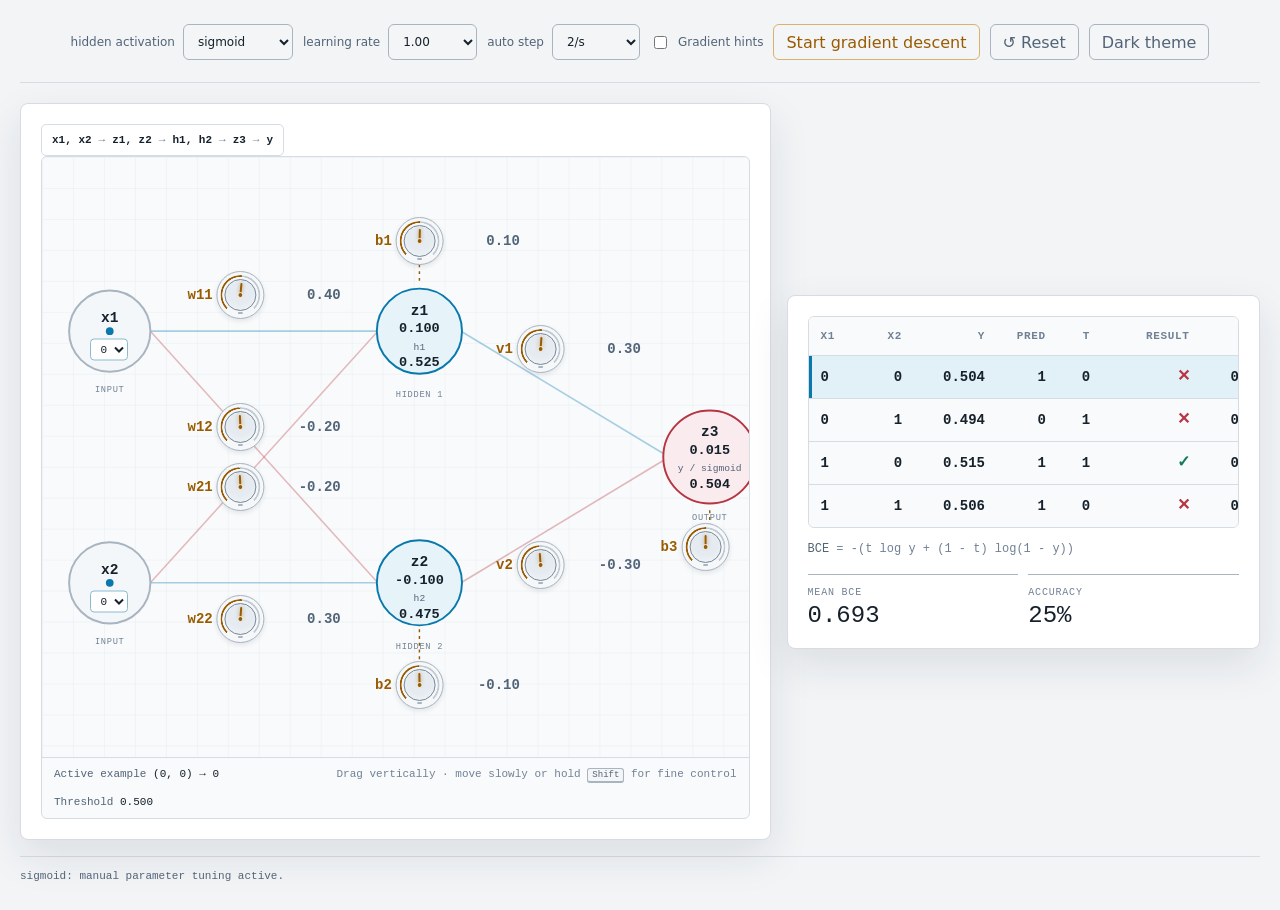
==== commit d1edbda3: "Add files via upload" ====
--- a/2-learn_xor.html
+++ b/2-learn_xor.html
@@ -1,1236 +1,1222 @@
-<!doctype html>
-<html lang="en">
-<head>
-  <meta charset="utf-8">
-  <meta name="viewport" content="width=device-width, initial-scale=1">
-  <meta name="description" content="A manual XOR neural network lab for deep learning courses.">
-  <title>Learning XOR</title>
-  <style>
-    :root {
-      color-scheme: dark;
-      --bg: #0b1017;
-      --panel: #111923;
-      --panel-strong: #151f2b;
-      --panel-soft: #0f161f;
-      --line: #2a3848;
-      --line-bright: #3c4e63;
-      --text: #edf3f8;
-      --muted: #93a4b6;
-      --faint: #617284;
-      --blue: #59b9ed;
-      --blue-deep: #245b77;
-      --amber: #f0b65e;
-      --amber-deep: #7b5523;
-      --green: #55d39a;
-      --green-deep: #1f6448;
-      --red: #f27677;
-      --red-deep: #773b43;
-      --violet: #b6a3ff;
-      --shadow: rgba(0, 0, 0, 0.22);
-      --control-hover: #1a2937;
-      --control-active: #202f3d;
-      --step-hover: #2a251b;
-      --input-bg: #132331;
-      --grid: #1a2633;
-      --node: #182432;
-      --node-active: #1b3445;
-      --node-success: #183529;
-      --node-failure: #382226;
-      --row-hover: #182532;
-      --row-active: #192d3b;
-      --knob-shell: #0c131c;
-      --knob-disc: #1e2a37;
-      --knob-border: #52657a;
-      --knob-track: #34475a;
-      --knob-highlight: #72879a;
-      --radius: 8px;
-      --mono: "SFMono-Regular", Consolas, "Liberation Mono", monospace;
-      --sans: Inter, ui-sans-serif, system-ui, -apple-system, BlinkMacSystemFont, "Segoe UI", sans-serif;
-    }
-
-    :root[data-theme="light"] {
-      color-scheme: light;
-      --bg: #f2f4f6;
-      --panel: #ffffff;
-      --panel-strong: #f3f5f7;
-      --panel-soft: #f8fafb;
-      --line: #d5dce3;
-      --line-bright: #a8b4c0;
-      --text: #17212b;
-      --muted: #526477;
-      --faint: #718195;
-      --blue: #0878ad;
-      --blue-deep: #8bbbd1;
-      --amber: #9a5b00;
-      --amber-deep: #d7b36d;
-      --green: #147b54;
-      --green-deep: #9bcdb8;
-      --red: #b73542;
-      --red-deep: #dfadb3;
-      --violet: #6c51b5;
-      --shadow: rgba(29, 44, 58, 0.1);
-      --control-hover: #e8edf1;
-      --control-active: #dfe6eb;
-      --step-hover: #f4ead8;
-      --input-bg: #ffffff;
-      --grid: #e8edf1;
-      --node: #f4f7f9;
-      --node-active: #e6f3f9;
-      --node-success: #e8f5ef;
-      --node-failure: #faecee;
-      --row-hover: #edf4f8;
-      --row-active: #e2f1f8;
-      --knob-shell: #f5f7f9;
-      --knob-disc: #e5ebf0;
-      --knob-border: #77899a;
-      --knob-track: #c0cad3;
-      --knob-highlight: #ffffff;
-    }
-
-    * { box-sizing: border-box; }
-
-    html { min-width: 320px; background: var(--bg); }
-
-    body {
-      margin: 0;
-      min-width: 320px;
-      min-height: 100vh;
-      background: var(--bg);
-      color: var(--text);
-      font-family: var(--sans);
-      letter-spacing: 0;
-    }
-
-    button, input, select { font: inherit; }
-
-    button, select, input[type="number"] { color: var(--text); }
-
-    button {
-      border: 1px solid var(--line-bright);
-      border-radius: 6px;
-      background: var(--panel-strong);
-      cursor: pointer;
-      min-height: 36px;
-      padding: 0 12px;
-      transition: border-color 140ms ease, background-color 140ms ease, color 140ms ease;
-    }
-
-    button:hover { border-color: var(--blue); background: var(--control-hover); }
-    button:active { background: var(--control-active); }
-    button:focus-visible, select:focus-visible, input:focus-visible { outline: 2px solid var(--blue); outline-offset: 2px; }
-
-    .app-shell {
-      width: min(1480px, calc(100% - 40px));
-      margin: 0 auto;
-      padding: 24px 0 28px;
-    }
-
-    .topbar {
-      display: flex;
-      flex-direction: column;
-      align-items: center;
-      justify-content: center;
-      gap: 0;
-      padding: 0 0 22px;
-      border-bottom: 1px solid var(--line);
-    }
-
-    .eyebrow {
-      margin: 0 0 4px;
-      color: var(--blue);
-      font-family: var(--mono);
-      font-size: 10px;
-      font-weight: 700;
-      letter-spacing: 0.12em;
-      text-transform: uppercase;
-    }
-
-    h1, h2, h3, p { margin-top: 0; }
-    h1 { margin-bottom: 0; font-size: clamp(20px, 2.4vw, 28px); line-height: 1.1; letter-spacing: 0; }
-    h2 { margin-bottom: 0; font-size: 16px; line-height: 1.2; }
-    h3 { margin-bottom: 0; font-size: 12px; line-height: 1.2; }
-
-    .top-controls { display: flex; align-items: center; justify-content: center; width: 100%; gap: 10px; flex-wrap: wrap; }
-
-    .field-inline, .check-inline {
-      display: inline-flex;
-      align-items: center;
-      gap: 8px;
-      color: var(--muted);
-      font-size: 12px;
-      white-space: nowrap;
-    }
-
-    .field-inline select {
-      min-height: 36px;
-      border: 1px solid var(--line-bright);
-      border-radius: 6px;
-      padding: 0 30px 0 10px;
-      background: var(--panel-strong);
-    }
-
-    .check-inline input { accent-color: var(--blue); }
-
-    .button-secondary { color: var(--muted); }
-    .button-step { border-color: var(--amber-deep); color: var(--amber); }
-    .button-step:hover { border-color: var(--amber); background: var(--step-hover); }
-    .theme-toggle { min-width: 98px; }
-
-    .workspace {
-      display: grid;
-      grid-template-columns: minmax(0, 1.3fr) minmax(460px, 0.82fr);
-      align-items: start;
-      gap: 16px;
-      padding-top: 20px;
-    }
-
-    .panel {
-      min-width: 0;
-      border: 1px solid var(--line);
-      border-radius: var(--radius);
-      background: var(--panel);
-      box-shadow: 0 16px 42px var(--shadow);
-    }
-
-    .network-panel, .results-panel { padding: 20px; }
-
-    .panel-header {
-      display: flex;
-      align-items: flex-start;
-      justify-content: space-between;
-      gap: 16px;
-      margin-bottom: 16px;
-    }
-
-    .panel-title { margin-bottom: 6px; }
-    .panel-note { max-width: 610px; margin: 0; color: var(--muted); font-size: 12px; line-height: 1.5; }
-
-    .formula-strip {
-      display: inline-flex;
-      align-items: center;
-      gap: 7px;
-      flex: 0 0 auto;
-      border: 1px solid var(--line);
-      border-radius: 5px;
-      padding: 9px 10px;
-      color: var(--muted);
-      font-family: var(--mono);
-      font-size: 11px;
-      white-space: nowrap;
-    }
-
-    .formula-strip strong { color: var(--text); font-weight: 600; }
-    .formula-arrow { color: var(--faint); }
-
-    .stage-frame {
-      position: relative;
-      overflow: hidden;
-      width: min(100%, 1100px);
-      min-height: 620px;
-      margin: 0 auto;
-      border: 1px solid var(--line);
-      border-radius: 6px;
-      background: var(--panel-soft);
-    }
-
-    .stage-frame svg { display: block; width: 100%; height: auto; min-height: 620px; }
-
-    .stage-caption {
-      display: flex;
-      align-items: center;
-      justify-content: space-between;
-      flex-wrap: wrap;
-      gap: 16px;
-      padding: 10px 12px;
-      border-top: 1px solid var(--line);
-      color: var(--muted);
-      font-family: var(--mono);
-      font-size: 11px;
-    }
-
-    .stage-caption strong { color: var(--text); font-weight: 500; }
-
-    .stage-canvas {
-      position: relative;
-      min-height: 600px;
-      aspect-ratio: 850 / 620;
-    }
-
-    .stage-canvas svg {
-      position: absolute;
-      inset: 0;
-      width: 100%;
-      height: 100%;
-      min-height: 0;
-    }
-
-    .connection-controls { position: absolute; inset: 0; pointer-events: none; }
-
-    .input-selectors { position: absolute; inset: 0; pointer-events: none; }
-
-    .node-input-control {
-      position: absolute;
-      top: var(--y);
-      left: var(--x);
-      pointer-events: auto;
-      transform: translate(-50%, -50%);
-    }
-
-    .node-input-control select {
-      width: 38px;
-      height: 22px;
-      border: 1px solid var(--blue-deep);
-      border-radius: 4px;
-      padding: 0 2px 0 5px;
-      background: var(--input-bg);
-      color: var(--text);
-      font-family: var(--mono);
-      font-size: 11px;
-      line-height: 1;
-    }
-
-    .connection-control {
-      position: absolute;
-      top: var(--y);
-      left: var(--x);
-      display: inline-flex;
-      align-items: center;
-      gap: 4px;
-      transform: translate(-50%, -50%);
-      color: var(--amber);
-      font-family: var(--mono);
-      pointer-events: auto;
-      user-select: none;
-    }
-
-    .connection-name { font-size: 14px; font-weight: 700; }
-    .connection-value { min-width: 46px; color: var(--muted); font-size: 14px; font-weight: 600; text-align: right; }
-
-    .connection-control .knob-box { width: 48px; height: 48px; cursor: ns-resize; touch-action: none; }
-    .connection-control .knob-disc { --knob-center: 16px; width: 32px; height: 32px; }
-    .connection-control .gradient-slot { width: 22px; min-height: 28px; }
-    .connection-control .gradient-arrow { font-size: var(--arrow-size, 12px); }
-    .gradient-flat { color: var(--faint); font-size: 10px; }
-
-    .svg-grid-line { stroke: var(--grid); stroke-width: 1; }
-    .svg-edge { fill: none; stroke-linecap: round; transition: stroke 140ms ease, stroke-width 140ms ease, opacity 140ms ease; }
-    .svg-edge-label { fill: var(--muted); font-family: var(--mono); font-size: 14px; font-weight: 600; text-anchor: middle; }
-    .svg-edge-label.positive { fill: var(--blue); }
-    .svg-edge-label.negative { fill: var(--red); }
-    .svg-node-body { fill: var(--node); stroke: var(--line-bright); stroke-width: 2; transition: fill 140ms ease, stroke 140ms ease; }
-    .svg-node-body.active { fill: var(--node-active); stroke: var(--blue); }
-    .svg-node-body.success { fill: var(--node-success); stroke: var(--green); }
-    .svg-node-body.failure { fill: var(--node-failure); stroke: var(--red); }
-    .svg-node-tag { fill: var(--text); font-family: var(--mono); font-size: 15px; font-weight: 700; text-anchor: middle; }
-    .svg-node-sub { fill: var(--muted); font-family: var(--mono); font-size: 10px; text-anchor: middle; }
-    .svg-node-value { fill: var(--text); font-family: var(--mono); font-size: 14px; font-weight: 600; text-anchor: middle; }
-    .svg-node-kicker { fill: var(--faint); font-family: var(--mono); font-size: 9px; letter-spacing: 0.08em; text-anchor: middle; text-transform: uppercase; }
-    .svg-bias-line { stroke: var(--amber); stroke-width: 1.5; stroke-dasharray: 3 4; }
-    .svg-bias-label { fill: var(--amber); font-family: var(--mono); font-size: 13px; font-weight: 600; }
-    .svg-input-dot { fill: var(--blue); }
-    .svg-output-dot { fill: var(--green); }
-
-    .stage-legend {
-      display: flex;
-      align-items: center;
-      flex-wrap: wrap;
-      gap: 10px 16px;
-      padding: 10px 12px 0;
-      color: var(--faint);
-      font-size: 11px;
-    }
-
-    .legend-item { display: inline-flex; align-items: center; gap: 6px; }
-    .legend-swatch { display: inline-block; width: 20px; height: 3px; border-radius: 2px; background: var(--blue); }
-    .legend-swatch.negative { background: var(--red); }
-    .legend-swatch.bias { background: var(--amber); }
-    .legend-swatch.success { width: auto; height: auto; color: var(--green); background: none; font-size: 15px; line-height: 1; }
-
-    .parameter-header {
-      display: flex;
-      align-items: baseline;
-      justify-content: space-between;
-      gap: 12px;
-      margin: 20px 0 10px;
-    }
-
-    .parameter-header span { color: var(--faint); font-family: var(--mono); font-size: 10px; }
-
-    .parameter-groups { display: grid; grid-template-columns: repeat(3, minmax(0, 1fr)); gap: 10px; }
-
-    .parameter-group {
-      min-width: 0;
-      border: 1px solid var(--line);
-      border-radius: 6px;
-      padding: 12px;
-      background: var(--panel-soft);
-    }
-
-    .parameter-group-header { display: flex; align-items: center; justify-content: space-between; gap: 8px; margin-bottom: 11px; }
-    .parameter-group-header h3 { color: var(--text); font-family: var(--mono); font-weight: 600; }
-    .parameter-group-header span { color: var(--faint); font-family: var(--mono); font-size: 10px; }
-
-    .parameter-control + .parameter-control { margin-top: 10px; }
-
-    .parameter-line { display: flex; align-items: baseline; justify-content: space-between; gap: 8px; margin-bottom: 5px; }
-    .parameter-name { color: var(--amber); font-family: var(--mono); font-size: 11px; }
-    .parameter-value { color: var(--muted); font-family: var(--mono); font-size: 10px; }
-
-    .knob-row { display: grid; grid-template-columns: 44px 24px minmax(62px, 1fr); align-items: center; gap: 6px; }
-
-    .knob-box {
-      --knob-sweep: 135deg;
-      --knob-active: var(--amber);
-      position: relative;
-      display: grid;
-      place-items: center;
-      width: 44px;
-      height: 44px;
-      border: 1px solid var(--line-bright);
-      border-radius: 50%;
-      background: var(--knob-shell);
-      box-shadow: inset 0 0 0 1px color-mix(in srgb, var(--knob-highlight) 9%, transparent), 0 2px 5px var(--shadow);
-      transition: border-color 120ms ease, box-shadow 120ms ease, transform 120ms ease;
-    }
-
-    .knob-box::before {
-      content: "";
-      position: absolute;
-      inset: 3px;
-      border-radius: 50%;
-      background: conic-gradient(from 225deg, var(--knob-active) 0deg var(--knob-sweep), var(--knob-track) var(--knob-sweep) 270deg, transparent 270deg 360deg);
-      -webkit-mask: radial-gradient(circle, transparent 63%, #000 65% 72%, transparent 74%);
-      mask: radial-gradient(circle, transparent 63%, #000 65% 72%, transparent 74%);
-      pointer-events: none;
-    }
-
-    .knob-box::after {
-      content: "";
-      position: absolute;
-      bottom: 4px;
-      left: 50%;
-      width: 5px;
-      height: 2px;
-      border-radius: 99px;
-      background: var(--line-bright);
-      transform: translateX(-50%);
-      pointer-events: none;
-    }
-
-    .knob-box:hover { border-color: var(--knob-highlight); transform: translateY(-1px); }
-    .knob-box:focus-within { border-color: var(--blue); box-shadow: 0 0 0 2px rgba(89, 185, 237, 0.22), 0 3px 7px var(--shadow); }
-    .connection-control.dragging { z-index: 20; }
-    .connection-control.dragging .knob-box { border-color: var(--knob-active); box-shadow: 0 0 0 3px color-mix(in srgb, var(--knob-active) 22%, transparent), 0 5px 10px var(--shadow); transform: translateY(-1px) scale(1.035); }
-
-    .knob-disc { --knob-center: 14.5px; position: relative; display: grid; place-items: center; width: 29px; height: 29px; border: 1px solid var(--knob-border); border-radius: 50%; background: var(--knob-disc); box-shadow: inset 0 1px 1px color-mix(in srgb, var(--knob-highlight) 25%, transparent), inset 0 -3px 5px color-mix(in srgb, var(--knob-shell) 60%, transparent); pointer-events: none; }
-    .knob-disc::after { content: ""; position: absolute; width: 4px; height: 4px; border: 1px solid var(--knob-shell); border-radius: 50%; background: var(--knob-active); }
-    .knob-indicator-anchor { position: absolute; inset: 0; transform-origin: 50% 50%; }
-    .knob-indicator { position: absolute; top: 3px; bottom: 50%; left: 50%; width: 2px; border-radius: 999px; background: var(--knob-active); box-shadow: 0 0 4px color-mix(in srgb, var(--knob-active) 55%, transparent); transform: translateX(-50%); }
-    .knob-range { position: absolute; inset: 0; width: 100%; height: 100%; margin: 0; opacity: 0; pointer-events: none; }
-
-    .knob-feedback {
-      position: absolute;
-      bottom: calc(100% + 7px);
-      left: 50%;
-      display: flex;
-      align-items: center;
-      gap: 7px;
-      min-width: max-content;
-      padding: 5px 7px;
-      border: 1px solid var(--line-bright);
-      border-radius: 4px;
-      background: var(--panel-strong);
-      box-shadow: 0 5px 14px var(--shadow);
-      color: var(--text);
-      font-family: var(--mono);
-      font-size: 11px;
-      line-height: 1;
-      opacity: 0;
-      pointer-events: none;
-      transform: translate(-50%, 4px);
-      transition: opacity 100ms ease, transform 100ms ease;
-    }
-
-    .knob-feedback::after { content: ""; position: absolute; top: 100%; left: 50%; width: 6px; height: 6px; border-right: 1px solid var(--line-bright); border-bottom: 1px solid var(--line-bright); background: var(--panel-strong); transform: translate(-50%, -3px) rotate(45deg); }
-    .connection-control.dragging .knob-feedback { opacity: 1; transform: translate(-50%, 0); }
-    .knob-help { color: var(--faint); }
-    .knob-help kbd { border: 1px solid var(--line-bright); border-bottom-width: 2px; border-radius: 3px; padding: 1px 4px; background: var(--panel-strong); color: var(--muted); font: inherit; font-size: 9px; }
-
-    .gradient-slot { display: grid; place-items: center; width: 24px; min-height: 30px; }
-    .gradient-arrow { display: inline-block; color: var(--violet); font-family: var(--mono); font-size: var(--arrow-size, 15px); font-weight: 700; line-height: 1; transform: translateY(var(--arrow-offset, 0px)); }
-    .gradient-arrow.muted { color: var(--faint); opacity: 0.6; }
-
-    .number-input {
-      width: 100%;
-      min-width: 0;
-      height: 30px;
-      border: 1px solid var(--line);
-      border-radius: 4px;
-      padding: 0 6px;
-      background: #0c131c;
-      color: var(--text);
-      font-family: var(--mono);
-      font-size: 11px;
-      text-align: right;
-    }
-
-    .results-panel { min-height: auto; align-self: center; }
-    .results-head-note { color: var(--faint); font-family: var(--mono); font-size: 10px; white-space: nowrap; }
-
-    .table-scroll { overflow-x: auto; border: 1px solid var(--line); border-radius: 6px; background: var(--panel-soft); }
-    .truth-table { width: 100%; min-width: 470px; table-layout: fixed; border-collapse: collapse; font-family: var(--mono); font-size: 14px; font-weight: 600; }
-    .truth-table th, .truth-table td { overflow: hidden; padding: 13px 6px; border-bottom: 1px solid var(--line); text-align: right; text-overflow: clip; white-space: nowrap; }
-    .truth-table th { color: var(--faint); font-size: 11px; font-weight: 700; letter-spacing: 0.06em; text-transform: uppercase; }
-    .truth-table th:first-child, .truth-table td:first-child { padding-left: 12px; text-align: left; }
-    .truth-table tr:last-child td { border-bottom: 0; }
-    .truth-table tbody tr { cursor: pointer; transition: background-color 140ms ease; }
-    .truth-table tbody tr:hover, .truth-table tbody tr:focus { background: var(--row-hover); outline: none; }
-    .truth-table tbody tr.active { background: var(--row-active); box-shadow: inset 3px 0 0 var(--blue); }
-    .truth-table .muted-cell { color: var(--muted); }
-    .truth-table .prediction { color: var(--text); font-weight: 700; }
-    .truth-table .result-cell { display: inline-flex; align-items: center; justify-content: flex-end; gap: 6px; min-width: 0; }
-    .truth-table .result-mark { font-size: 16px; font-weight: 700; line-height: 1; }
-    .truth-table th:nth-child(1), .truth-table td:nth-child(1), .truth-table th:nth-child(2), .truth-table td:nth-child(2) { width: 9%; }
-    .truth-table th:nth-child(3), .truth-table td:nth-child(3) { width: 15%; }
-    .truth-table th:nth-child(4), .truth-table td:nth-child(4) { width: 11%; }
-    .truth-table th:nth-child(5), .truth-table td:nth-child(5) { width: 8%; }
-    .truth-table th:nth-child(6), .truth-table td:nth-child(6) { width: 18%; }
-    .truth-table th:nth-child(7), .truth-table td:nth-child(7) { width: 15%; }
-    .truth-table .success .result-mark, .truth-table .success .result-text { color: var(--green); }
-    .truth-table .failure .result-mark, .truth-table .failure .result-text { color: var(--red); }
-
-    .results-equation { margin: 14px 0 0; color: var(--faint); font-family: var(--mono); font-size: 12px; }
-    .results-equation strong { color: var(--muted); font-weight: 500; }
-
-    .metrics {
-      display: grid;
-      grid-template-columns: repeat(2, minmax(0, 1fr));
-      gap: 10px;
-      margin-top: 18px;
-      padding-top: 0;
-    }
-
-    .metric {
-      border-top: 1px solid var(--line-bright);
-      padding-top: 12px;
-    }
-
-    .metric-label { margin-bottom: 6px; color: var(--faint); font-family: var(--mono); font-size: 10px; letter-spacing: 0.08em; text-transform: uppercase; }
-    .metric-value { color: var(--text); font-family: var(--mono); font-size: 24px; line-height: 1; }
-    .metric-value.good { color: var(--green); }
-    .metric-note { margin-top: 7px; color: var(--muted); font-size: 11px; line-height: 1.4; }
-
-    .statusbar {
-      display: grid;
-      grid-template-columns: minmax(0, 1fr) auto auto;
-      align-items: center;
-      gap: 18px;
-      margin-top: 16px;
-      border-top: 1px solid var(--line);
-      padding-top: 13px;
-      color: var(--muted);
-      font-family: var(--mono);
-      font-size: 11px;
-    }
-
-    .statusbar strong { color: var(--text); font-weight: 500; }
-    .status-message { min-width: 0; overflow: hidden; text-overflow: ellipsis; white-space: nowrap; }
-    .status-chip { display: inline-flex; align-items: center; gap: 6px; }
-    .status-dot { width: 7px; height: 7px; border-radius: 50%; background: var(--amber); }
-    .status-dot.good { background: var(--green); }
-
-    .sr-only { position: absolute; width: 1px; height: 1px; padding: 0; margin: -1px; overflow: hidden; clip: rect(0, 0, 0, 0); white-space: nowrap; border: 0; }
-
-    @media (max-width: 1120px) {
-      .workspace { grid-template-columns: minmax(0, 1fr); }
-      .results-panel { min-height: auto; }
-      .metrics { margin-top: 20px; }
-    }
-
-    @media (max-width: 720px) {
-      .app-shell { width: min(100% - 24px, 1480px); padding-top: 14px; }
-      .panel-header { align-items: flex-start; flex-direction: column; }
-      .formula-strip { width: 100%; justify-content: center; overflow-x: auto; }
-      .network-panel, .results-panel { padding: 14px; }
-      .stage-frame, .stage-frame svg { min-height: 0; }
-      .stage-canvas { min-height: 0; }
-      .stage-canvas svg { min-height: 0; }
-      .connection-control { gap: 2px; transform: translate(-50%, -50%) scale(0.78); }
-      .node-input-control select { width: 34px; height: 20px; font-size: 10px; }
-      .parameter-groups { grid-template-columns: 1fr; }
-      .parameter-group { display: grid; grid-template-columns: 150px minmax(0, 1fr); align-items: center; gap: 12px; }
-      .parameter-group-header { margin-bottom: 0; }
-      .parameter-control + .parameter-control { margin-top: 8px; }
-      .statusbar { grid-template-columns: 1fr; gap: 8px; }
-      .status-message { white-space: normal; }
-    }
-
-    @media (prefers-reduced-motion: reduce) {
-      *, *::before, *::after { scroll-behavior: auto !important; transition-duration: 0.01ms !important; animation-duration: 0.01ms !important; animation-iteration-count: 1 !important; }
-    }
-  </style>
-</head>
-<body>
-  <div class="app-shell">
-    <header class="topbar">
-      <h1 class="sr-only">Learning XOR</h1>
-      <div class="top-controls">
-        <label class="field-inline" for="activation-select">
-          <span>hidden activation</span>
-          <select id="activation-select" aria-label="Hidden activation">
-            <option value="sigmoid" selected>sigmoid</option>
-            <option value="relu">ReLU</option>
-          </select>
-        </label>
-        <label class="field-inline" for="learning-rate-select">
-          <span>learning rate</span>
-          <select id="learning-rate-select" aria-label="Learning rate">
-            <option value="0.1">0.10</option>
-            <option value="0.25">0.25</option>
-            <option value="0.5">0.50</option>
-            <option value="1" selected>1.00</option>
-            <option value="2">2.00</option>
-          </select>
-        </label>
-        <label class="field-inline" for="auto-step-select">
-          <span>auto step</span>
-          <select id="auto-step-select" aria-label="Automatic gradient descent rate">
-            <option value="1">1/s</option>
-            <option value="2" selected>2/s</option>
-            <option value="5">5/s</option>
-            <option value="10">10/s</option>
-            <option value="20">20/s</option>
-          </select>
-        </label>
-        <label class="check-inline" for="gradient-hints">
-          <input id="gradient-hints" data-testid="gradient-hints" type="checkbox">
-          <span>Gradient hints</span>
-        </label>
-        <button id="gradient-step-button" class="button-step" type="button" aria-pressed="false">Start gradient descent</button>
-        <button id="reset-button" class="button-secondary" type="button">&#8634; Reset</button>
-        <button id="theme-toggle" class="button-secondary theme-toggle" type="button" aria-pressed="false" aria-label="Switch to light theme">Light theme</button>
-      </div>
-    </header>
-
-    <main class="workspace" aria-label="XOR neural network lab">
-      <section class="panel network-panel" aria-label="XOR network">
-        <div class="formula-strip" aria-label="Layer notation">
-          <strong>x1, x2</strong><span class="formula-arrow">&#8594;</span><strong>z1, z2</strong><span class="formula-arrow">&#8594;</span><strong>h1, h2</strong><span class="formula-arrow">&#8594;</span><strong>z3</strong><span class="formula-arrow">&#8594;</span><strong>y</strong>
-        </div>
-
-        <div class="stage-frame">
-          <div class="stage-canvas">
-            <!-- Gradient arrows are created at runtime with data-testid="gradient-arrow". -->
-            <svg viewBox="0 0 850 620" role="img" aria-labelledby="network-svg-title network-svg-description">
-            <title id="network-svg-title">Two hidden-neuron XOR network</title>
-            <desc id="network-svg-description">Inputs x1 and x2 feed two hidden preactivations z1 and z2, then hidden activations h1 and h2 feed output preactivation z3 and sigmoid prediction y.</desc>
-            <defs>
-              <pattern id="stage-grid" width="32" height="32" patternUnits="userSpaceOnUse">
-                <path d="M 32 0 L 0 0 0 32" class="svg-grid-line" fill="none"></path>
-              </pattern>
-            </defs>
-            <rect width="850" height="620" fill="url(#stage-grid)"></rect>
-            <g id="edge-layer" aria-hidden="true">
-              <line id="edge-w11" class="svg-edge" x1="112" y1="180" x2="347" y2="180"></line>
-              <line id="edge-w12" class="svg-edge" x1="112" y1="440" x2="347" y2="180"></line>
-              <line id="edge-w21" class="svg-edge" x1="112" y1="180" x2="347" y2="440"></line>
-              <line id="edge-w22" class="svg-edge" x1="112" y1="440" x2="347" y2="440"></line>
-              <line id="edge-v1" class="svg-edge" x1="433" y1="180" x2="648" y2="310"></line>
-              <line id="edge-v2" class="svg-edge" x1="433" y1="440" x2="648" y2="310"></line>
-              <line class="svg-bias-line" x1="390" y1="90" x2="390" y2="132"></line>
-              <line class="svg-bias-line" x1="390" y1="488" x2="390" y2="530"></line>
-              <line class="svg-bias-line" x1="690" y1="365" x2="690" y2="415"></line>
-            </g>
-            <g id="edge-label-layer" aria-hidden="true">
-              <text id="label-w11" class="svg-edge-label" x="230" y="165"></text>
-              <text id="label-w12" class="svg-edge-label" x="228" y="285"></text>
-              <text id="label-w21" class="svg-edge-label" x="228" y="335"></text>
-              <text id="label-w22" class="svg-edge-label" x="230" y="425"></text>
-              <text id="label-v1" class="svg-edge-label" x="540" y="215"></text>
-              <text id="label-v2" class="svg-edge-label" x="540" y="410"></text>
-              <text id="label-b1" class="svg-bias-label" x="400" y="109"></text>
-              <text id="label-b2" class="svg-bias-label" x="400" y="548"></text>
-              <text id="label-b3" class="svg-bias-label" x="700" y="405"></text>
-            </g>
-            <g id="node-layer">
-              <g id="node-input-x1">
-                <circle id="body-input-x1" class="svg-node-body" cx="70" cy="180" r="42"></circle>
-                <circle class="svg-input-dot" cx="70" cy="180" r="4"></circle>
-                <text class="svg-node-tag" x="70" y="171">x1</text>
-                <text class="svg-node-kicker" x="70" y="243">input</text>
-              </g>
-              <g id="node-input-x2">
-                <circle id="body-input-x2" class="svg-node-body" cx="70" cy="440" r="42"></circle>
-                <circle class="svg-input-dot" cx="70" cy="440" r="4"></circle>
-                <text class="svg-node-tag" x="70" y="431">x2</text>
-                <text class="svg-node-kicker" x="70" y="503">input</text>
-              </g>
-              <g id="node-hidden-1">
-                <circle id="body-hidden-1" class="svg-node-body" cx="390" cy="180" r="44"></circle>
-                <text class="svg-node-tag" x="390" y="163">z1</text>
-                <text id="value-z1" class="svg-node-value" x="390" y="181"></text>
-                <text class="svg-node-sub" x="390" y="199">h1</text>
-                <text id="value-h1" class="svg-node-value" x="390" y="216"></text>
-                <text class="svg-node-kicker" x="390" y="248">hidden 1</text>
-              </g>
-              <g id="node-hidden-2">
-                <circle id="body-hidden-2" class="svg-node-body" cx="390" cy="440" r="44"></circle>
-                <text class="svg-node-tag" x="390" y="423">z2</text>
-                <text id="value-z2" class="svg-node-value" x="390" y="441"></text>
-                <text class="svg-node-sub" x="390" y="459">h2</text>
-                <text id="value-h2" class="svg-node-value" x="390" y="476"></text>
-                <text class="svg-node-kicker" x="390" y="508">hidden 2</text>
-              </g>
-              <g id="node-output">
-                <circle id="body-output" class="svg-node-body" cx="690" cy="310" r="48"></circle>
-                <text class="svg-node-tag" x="690" y="288">z3</text>
-                <text id="value-z3" class="svg-node-value" x="690" y="307"></text>
-                <text class="svg-node-sub" x="690" y="324">y / sigmoid</text>
-                <text id="value-y" class="svg-node-value" x="690" y="342"></text>
-                <text class="svg-node-kicker" x="690" y="375">output</text>
-              </g>
-            </g>
-              <g id="gradient-layer" aria-live="polite"></g>
-            </svg>
-            <div class="input-selectors" aria-label="Input values">
-              <label class="node-input-control" style="--x:8.2%; --y:32%;">
-                <span class="sr-only">Set x1</span>
-                <select id="input-x1-control" data-testid="input-x1-control" aria-label="Set x1">
-                  <option value="0">0</option>
-                  <option value="1">1</option>
-                </select>
-              </label>
-              <label class="node-input-control" style="--x:8.2%; --y:74%;">
-                <span class="sr-only">Set x2</span>
-                <select id="input-x2-control" data-testid="input-x2-control" aria-label="Set x2">
-                  <option value="0">0</option>
-                  <option value="1">1</option>
-                </select>
-              </label>
-            </div>
-            <div id="connection-controls" class="connection-controls" aria-label="Weight and bias knobs"></div>
-          </div>
-          <div class="stage-caption">
-            <span>Active example <strong id="active-example">(0, 0) &#8594; 0</strong></span>
-            <span class="knob-help">Drag vertically · move slowly or hold <kbd>Shift</kbd> for fine control</span>
-            <span>Threshold <strong>0.500</strong></span>
-          </div>
-        </div>
-      </section>
-
-      <section class="panel results-panel" aria-label="XOR truth table">
-
-        <div class="table-scroll">
-          <table class="truth-table">
-            <caption class="sr-only">XOR rows and every layer output</caption>
-            <thead>
-              <tr>
-                <th scope="col">x1</th>
-                <th scope="col">x2</th>
-                <th scope="col">y</th>
-                <th scope="col">pred</th>
-                <th scope="col">t</th>
-                <th scope="col">result</th>
-                <th scope="col">BCE</th>
-              </tr>
-            </thead>
-            <tbody id="truth-body"></tbody>
-          </table>
-        </div>
-
-        <p class="results-equation"><strong>BCE</strong> = -(t log y + (1 - t) log(1 - y))</p>
-
-        <div class="metrics">
-          <div class="metric">
-            <div class="metric-label">Mean BCE</div>
-            <div id="mean-loss" class="metric-value">0.000</div>
-          </div>
-          <div class="metric">
-            <div class="metric-label">Accuracy</div>
-            <div id="accuracy" data-testid="accuracy" class="metric-value">0%</div>
-          </div>
-        </div>
-      </section>
-    </main>
-
-    <footer class="statusbar" aria-live="polite">
-      <span id="status-message" class="status-message">Ready for manual tuning.</span>
-    </footer>
-  </div>
-
-  <script>
-    (() => {
-      const PARAM_MIN = -10;
-      const PARAM_MAX = 10;
-      const PARAM_STEP = 0.01;
-      const PARAM_PRECISION = 2;
-      const FINE_PARAM_STEP = 0.001;
-      const FINE_PARAM_PRECISION = 3;
-      const GRADIENT_PRECISION = 4;
-      const KNOB_PIXELS_PER_STEP = 10;
-      const KNOB_FINE_VELOCITY = 0.12;
-      const KNOB_FAST_VELOCITY = 0.8;
-      const KNOB_FAST_MULTIPLIER = 3;
-      const XOR_ROWS = [
-        { x1: 0, x2: 0, target: 0 },
-        { x1: 0, x2: 1, target: 1 },
-        { x1: 1, x2: 0, target: 1 },
-        { x1: 1, x2: 1, target: 0 }
-      ];
-      const CONNECTION_CONTROLS = [
-        ['w11', 'weight from x1 to z1', 27, 23], ['w12', 'weight from x2 to z1', 27, 45], ['w21', 'weight from x1 to z2', 27, 55],
-        ['w22', 'weight from x2 to z2', 27, 77], ['v1', 'weight from h1 to z3', 64, 32], ['v2', 'weight from h2 to z3', 64, 68],
-        ['b1', 'bias for z1', 49.3, 14], ['b2', 'bias for z2', 49.3, 88], ['b3', 'bias for z3', 84, 65]
-      ];
-      const state = {
-        activation: 'sigmoid',
-        learningRate: 1,
-        stepsPerSecond: 2,
-        isTraining: false,
-        gradientHints: false,
-        selectedRow: 0,
-        params: { w11: 0.4, w12: -0.2, b1: 0.1, w21: -0.2, w22: 0.3, b2: -0.1, v1: 0.3, v2: -0.3, b3: 0 }
-      };
-      let knobDrag = null;
-      let trainingTimer = null;
-      const THEME_STORAGE_KEY = 'xor-lab-theme';
-
-      const $ = (selector, root = document) => root.querySelector(selector);
-      const $$ = (selector, root = document) => [...root.querySelectorAll(selector)];
-      const format = (value, digits = 3) => {
-        const rounded = Number(value.toFixed(digits));
-        return Object.is(rounded, -0) ? (0).toFixed(digits) : rounded.toFixed(digits);
-      };
-      const clamp = (value, min, max) => Math.min(max, Math.max(min, value));
-
-      function storedTheme() {
-        try {
-          const theme = localStorage.getItem(THEME_STORAGE_KEY);
-          return theme === 'light' || theme === 'dark' ? theme : 'dark';
-        } catch {
-          return 'dark';
-        }
-      }
-
-      function applyTheme(theme, persist = false) {
-        const isLight = theme === 'light';
-        document.documentElement.dataset.theme = isLight ? 'light' : 'dark';
-        const button = $('#theme-toggle');
-        button.textContent = isLight ? 'Dark theme' : 'Light theme';
-        button.setAttribute('aria-pressed', isLight ? 'true' : 'false');
-        button.setAttribute('aria-label', `Switch to ${isLight ? 'dark' : 'light'} theme`);
-        if (persist) {
-          try {
-            localStorage.setItem(THEME_STORAGE_KEY, isLight ? 'light' : 'dark');
-          } catch {
-            // The theme still works when storage is unavailable.
-          }
-        }
-      }
-
-      function toggleTheme() {
-        applyTheme(document.documentElement.dataset.theme === 'light' ? 'dark' : 'light', true);
-      }
-
-      function sigmoid(z) {
-        return 1 / (1 + Math.exp(-z));
-      }
-
-      function activationValue(name, z) {
-        if (name === 'sigmoid') return sigmoid(z);
-        return Math.max(0, z);
-      }
-
-      function activationDerivative(name, z) {
-        if (name === 'sigmoid') {
-          const value = sigmoid(z);
-          return value * (1 - value);
-        }
-        return z > 0 ? 1 : 0;
-      }
-
-      function binaryCrossEntropy(prediction, target) {
-        const safe = clamp(prediction, 1e-12, 1 - 1e-12);
-        return -(target * Math.log(safe) + (1 - target) * Math.log(1 - safe));
-      }
-
-      function forwardRow(row, params = state.params, activation = state.activation) {
-        const z1 = params.w11 * row.x1 + params.w12 * row.x2 + params.b1;
-        const z2 = params.w21 * row.x1 + params.w22 * row.x2 + params.b2;
-        const h1 = activationValue(activation, z1);
-        const h2 = activationValue(activation, z2);
-        const z3 = params.v1 * h1 + params.v2 * h2 + params.b3;
-        const y = sigmoid(z3);
-        const prediction = y >= 0.5 ? 1 : 0;
-        return { x1: row.x1, x2: row.x2, target: row.target, z1, h1, z2, h2, z3, y, prediction, correct: prediction === row.target, loss: binaryCrossEntropy(y, row.target) };
-      }
-
-      function evaluate(params = state.params, activation = state.activation) {
-        const rows = XOR_ROWS.map(row => forwardRow(row, params, activation));
-        const loss = rows.reduce((sum, row) => sum + row.loss, 0) / rows.length;
-        const correct = rows.filter(row => row.correct).length;
-        return { rows, loss, accuracy: correct / rows.length };
-      }
-
-      function calculateGradients(params = state.params, activation = state.activation) {
-        const gradients = { w11: 0, w12: 0, b1: 0, w21: 0, w22: 0, b2: 0, v1: 0, v2: 0, b3: 0 };
-        XOR_ROWS.forEach(row => {
-          const result = forwardRow(row, params, activation);
-          const dz3 = (result.y - result.target) / XOR_ROWS.length;
-          const dz1 = dz3 * params.v1 * activationDerivative(activation, result.z1);
-          const dz2 = dz3 * params.v2 * activationDerivative(activation, result.z2);
-          gradients.w11 += dz1 * row.x1;
-          gradients.w12 += dz1 * row.x2;
-          gradients.b1 += dz1;
-          gradients.w21 += dz2 * row.x1;
-          gradients.w22 += dz2 * row.x2;
-          gradients.b2 += dz2;
-          gradients.v1 += dz3 * result.h1;
-          gradients.v2 += dz3 * result.h2;
-          gradients.b3 += dz3;
-        });
-        return gradients;
-      }
-
-      function buildConnectionControls() {
-        $('#connection-controls').innerHTML = CONNECTION_CONTROLS.map(([name, label, x, y]) => `
-          <label class="connection-control" data-control="${name}" style="--x:${x}%; --y:${y}%" aria-label="${label}">
-            <span class="connection-name">${name}</span>
-            <span class="knob-box" title="Drag vertically. Move slowly or hold Shift for fine adjustment.">
-              <span class="knob-feedback" aria-hidden="true"><span data-drag-value-for="${name}">${format(state.params[name], PARAM_PRECISION)}</span></span>
-              <span class="knob-disc" aria-hidden="true"><span class="knob-indicator-anchor" data-indicator-for="${name}"><span class="knob-indicator"></span></span></span>
-              <input class="knob-range" data-param="${name}" type="range" min="${PARAM_MIN}" max="${PARAM_MAX}" step="${PARAM_STEP}" aria-label="${label}. Use arrow keys to adjust; hold Shift for fine adjustment.">
-            </span>
-            <span class="gradient-slot" data-gradient-for="${name}" aria-live="polite"></span>
-            <span class="connection-value" data-value-for="${name}"></span>
-          </label>
-        `).join('');
-      }
-
-      function setParameter(name, rawValue, step = PARAM_STEP) {
-        const parsed = Number.parseFloat(rawValue);
-        if (!Number.isFinite(parsed)) return;
-        const precision = step === FINE_PARAM_STEP ? FINE_PARAM_PRECISION : PARAM_PRECISION;
-        const quantized = Math.round(parsed / step) * step;
-        state.params[name] = clamp(Number(quantized.toFixed(precision)), PARAM_MIN, PARAM_MAX);
-        render();
-      }
-
-      function formatParameter(value) {
-        const needsFinePrecision = Math.abs(value * 100 - Math.round(value * 100)) > 1e-7;
-        return format(value, needsFinePrecision ? FINE_PARAM_PRECISION : PARAM_PRECISION);
-      }
-
-      function renderControls() {
-        $$('[data-param]').forEach(control => {
-          const name = control.dataset.param;
-          const value = state.params[name];
-          control.value = clamp(value, PARAM_MIN, PARAM_MAX);
-          const valueLabel = $(`[data-value-for="${name}"]`);
-          if (valueLabel) valueLabel.textContent = formatParameter(value);
-          const indicator = $(`[data-indicator-for="${name}"]`);
-          if (indicator) {
-            const ratio = (value - PARAM_MIN) / (PARAM_MAX - PARAM_MIN);
-            indicator.style.transform = `rotate(${-135 + ratio * 270}deg)`;
-            indicator.closest('.knob-box').style.setProperty('--knob-sweep', `${ratio * 270}deg`);
-          }
-          control.setAttribute('aria-valuenow', value);
-          control.setAttribute('aria-valuetext', formatParameter(value));
-        });
-      }
-
-      function renderGradientHints(gradients) {
-        $$('[data-gradient-for]').forEach(slot => {
-          slot.innerHTML = '';
-          if (!state.gradientHints) return;
-          const name = slot.dataset.gradientFor;
-          const gradient = gradients[name];
-          const magnitudes = Object.values(gradients).map(value => Math.abs(value));
-          const maxMagnitude = Math.max(...magnitudes, 0);
-          const ratio = maxMagnitude === 0 ? 0 : Math.abs(gradient) / maxMagnitude;
-          if (ratio === 0) {
-            const flat = document.createElement('span');
-            flat.className = 'gradient-flat';
-            flat.textContent = '0';
-            flat.setAttribute('aria-label', `${name}: no gradient`);
-            slot.appendChild(flat);
-            return;
-          }
-          const direction = -gradient >= 0 ? 'up' : 'down';
-          const arrow = document.createElement('span');
-          arrow.className = 'gradient-arrow';
-          arrow.dataset.testid = 'gradient-arrow';
-          arrow.style.setProperty('--arrow-size', `${12 + ratio * 14}px`);
-          arrow.style.setProperty('--arrow-offset', `${direction === 'up' ? -ratio * 2 : ratio * 2}px`);
-          arrow.textContent = direction === 'up' ? '\u2191' : '\u2193';
-          arrow.title = `${name}: ${direction === 'up' ? 'increase' : 'decrease'} to reduce loss`;
-          arrow.setAttribute('aria-label', arrow.title);
-          slot.appendChild(arrow);
-        });
-      }
-
-      function updateEdge(name, value) {
-        const edge = $(`#edge-${name}`);
-        if (!edge) return;
-        const positive = value >= 0;
-        const color = positive ? 'var(--blue)' : 'var(--red)';
-        edge.style.stroke = color;
-        edge.style.strokeWidth = (1.5 + Math.abs(value) * 0.55).toFixed(2);
-        edge.style.opacity = (0.32 + Math.min(0.6, Math.abs(value) / PARAM_MAX * 0.6)).toFixed(2);
-      }
-
-      function renderNetwork(result) {
-        $('#input-x1-control').value = result.x1;
-        $('#input-x2-control').value = result.x2;
-        $('#value-z1').textContent = format(result.z1);
-        $('#value-h1').textContent = format(result.h1);
-        $('#value-z2').textContent = format(result.z2);
-        $('#value-h2').textContent = format(result.h2);
-        $('#value-z3').textContent = format(result.z3);
-        $('#value-y').textContent = format(result.y);
-        ['w11', 'w12', 'w21', 'w22', 'v1', 'v2'].forEach(name => updateEdge(name, state.params[name]));
-        $('#body-hidden-1').classList.toggle('active', result.h1 > 0);
-        $('#body-hidden-2').classList.toggle('active', result.h2 > 0);
-        $('#body-output').classList.toggle('success', result.correct);
-        $('#body-output').classList.toggle('failure', !result.correct);
-        $('#body-input-x1').classList.toggle('active', result.x1 === 1);
-        $('#body-input-x2').classList.toggle('active', result.x2 === 1);
-      }
-
-      function renderTable(evaluation) {
-        const body = $('#truth-body');
-        body.innerHTML = evaluation.rows.map((row, index) => {
-          const resultClass = row.correct ? 'success' : 'failure';
-          const mark = row.correct ? '\u2713' : '\u2715';
-          const resultWord = row.correct ? 'correct' : 'miss';
-          return `
-            <tr data-testid="xor-row" data-row="${index}" class="${index === state.selectedRow ? 'active' : ''}" tabindex="0" aria-label="XOR row ${index + 1}, ${resultWord}">
-              <td>${row.x1}</td><td>${row.x2}</td>
-              <td>${format(row.y)}</td><td class="prediction">${row.prediction}</td><td>${row.target}</td>
-              <td data-testid="row-result" class="${resultClass}" aria-label="${resultWord}"><span class="result-cell"><span class="result-mark" aria-hidden="true">${mark}</span><span class="result-text sr-only">${resultWord}</span></span></td>
-              <td>${format(row.loss)}</td>
-            </tr>
-          `;
-        }).join('');
-      }
-
-      function renderStatus(evaluation, gradients) {
-        const percentage = Math.round(evaluation.accuracy * 100);
-        const activationLabel = state.activation === 'relu' ? 'ReLU' : state.activation;
-        const flat = Object.values(gradients).filter(value => Math.abs(value) < 1e-8).length;
-        const status = state.isTraining
-          ? `${activationLabel}: gradient descent running at ${state.stepsPerSecond}/s.`
-          : state.gradientHints
-          ? `${activationLabel}: arrows point toward lower BCE${flat ? ` / ${flat} flat` : ''}.`
-          : `${activationLabel}: manual parameter tuning active.`;
-        $('#mean-loss').textContent = format(evaluation.loss);
-        $('#accuracy').textContent = `${percentage}%`;
-        $('#accuracy').classList.toggle('good', percentage === 100);
-        $('#status-message').textContent = status;
-        const active = XOR_ROWS[state.selectedRow];
-        $('#active-example').textContent = `(${active.x1}, ${active.x2}) \u2192 ${active.target}`;
-      }
-
-      function renderTrainingControls() {
-        $('#auto-step-select').value = state.stepsPerSecond;
-        const button = $('#gradient-step-button');
-        button.textContent = state.isTraining ? 'Pause gradient descent' : 'Start gradient descent';
-        button.setAttribute('aria-pressed', state.isTraining ? 'true' : 'false');
-      }
-
-      function render() {
-        const evaluation = evaluate(state.params, state.activation);
-        const gradients = calculateGradients(state.params, state.activation);
-        const activeResult = evaluation.rows[state.selectedRow];
-        renderControls();
-        renderGradientHints(gradients);
-        renderNetwork(activeResult);
-        renderTable(evaluation);
-        renderStatus(evaluation, gradients);
-        renderTrainingControls();
-      }
-
-      function resetState() {
-        stopGradientDescent();
-        state.params = Object.fromEntries(Object.keys(state.params).map(name => [
-          name,
-          Number((-1 + Math.random() * 2).toFixed(PARAM_PRECISION))
-        ]));
-        render();
-      }
-
-      function stepGradientDescent() {
-        const gradients = calculateGradients();
-        Object.keys(state.params).forEach(name => {
-          const next = clamp(state.params[name] - state.learningRate * gradients[name], PARAM_MIN, PARAM_MAX);
-          state.params[name] = Number(next.toFixed(GRADIENT_PRECISION));
-        });
-        render();
-      }
-
-      function stopGradientDescent() {
-        if (trainingTimer !== null) clearInterval(trainingTimer);
-        trainingTimer = null;
-        state.isTraining = false;
-        renderTrainingControls();
-      }
-
-      function startGradientDescent() {
-        state.isTraining = true;
-        stepGradientDescent();
-        trainingTimer = setInterval(stepGradientDescent, 1000 / state.stepsPerSecond);
-        renderTrainingControls();
-      }
-
-      function toggleGradientDescent() {
-        if (state.isTraining) stopGradientDescent();
-        else startGradientDescent();
-      }
-
-      function setAutoStepRate(rawValue) {
-        const rate = Number(rawValue);
-        if (![1, 2, 5, 10, 20].includes(rate)) return;
-        state.stepsPerSecond = rate;
-        if (state.isTraining) {
-          clearInterval(trainingTimer);
-          trainingTimer = setInterval(stepGradientDescent, 1000 / state.stepsPerSecond);
-        }
-        renderTrainingControls();
-      }
-
-      function handleParameterEvent(event) {
-        const target = event.target.closest('[data-param]');
-        if (!target) return;
-        setParameter(target.dataset.param, target.value);
-      }
-
-      function setKnobFeedback(drag, mode) {
-        drag.mode = mode;
-        drag.control.dataset.dragMode = mode;
-        const value = state.params[drag.name];
-        const valueNode = $(`[data-drag-value-for="${drag.name}"]`);
-        if (valueNode) valueNode.textContent = format(value, mode === 'fine' ? FINE_PARAM_PRECISION : PARAM_PRECISION);
-      }
-
-      function startKnobDrag(event) {
-        const knob = event.target.closest('.knob-box');
-        if (!knob || event.button !== 0) return;
-        const control = knob.closest('[data-control]');
-        const name = control.dataset.control;
-        knobDrag = {
-          pointerId: event.pointerId,
-          knob,
-          control,
-          name,
-          lastY: event.clientY,
-          lastTime: event.timeStamp,
-          rawValue: state.params[name],
-          hasMoved: false,
-          mode: 'adjust'
-        };
-        control.classList.add('dragging');
-        setKnobFeedback(knobDrag, event.shiftKey ? 'fine' : 'adjust');
-        knob.setPointerCapture(event.pointerId);
-        event.preventDefault();
-      }
-
-      function moveKnobDrag(event) {
-        if (!knobDrag || event.pointerId !== knobDrag.pointerId) return;
-        const deltaY = knobDrag.lastY - event.clientY;
-        if (deltaY === 0) return;
-        const elapsed = Math.max(1, event.timeStamp - knobDrag.lastTime);
-        const velocity = Math.abs(deltaY) / elapsed;
-        const isFine = event.shiftKey || (knobDrag.hasMoved && velocity <= KNOB_FINE_VELOCITY);
-        const isFast = !isFine && knobDrag.hasMoved && velocity >= KNOB_FAST_VELOCITY;
-        const mode = isFine ? 'fine' : isFast ? 'fast' : 'adjust';
-        const multiplier = isFast ? KNOB_FAST_MULTIPLIER : 1;
-        const sensitivity = (PARAM_STEP / KNOB_PIXELS_PER_STEP) * multiplier;
-        knobDrag.rawValue = clamp(knobDrag.rawValue + deltaY * sensitivity, PARAM_MIN, PARAM_MAX);
-        knobDrag.lastY = event.clientY;
-        knobDrag.lastTime = event.timeStamp;
-        knobDrag.hasMoved = true;
-        setParameter(knobDrag.name, knobDrag.rawValue, isFine ? FINE_PARAM_STEP : PARAM_STEP);
-        setKnobFeedback(knobDrag, mode);
-      }
-
-      function endKnobDrag(event) {
-        if (!knobDrag || event.pointerId !== knobDrag.pointerId) return;
-        knobDrag.control.classList.remove('dragging');
-        delete knobDrag.control.dataset.dragMode;
-        knobDrag = null;
-      }
-
-      function handleKnobKeydown(event) {
-        const control = event.target.closest('.knob-range');
-        if (!control) return;
-        const name = control.dataset.param;
-        const step = event.shiftKey ? FINE_PARAM_STEP : PARAM_STEP;
-        let nextValue = null;
-        if (event.key === 'ArrowUp' || event.key === 'ArrowRight') nextValue = state.params[name] + step;
-        if (event.key === 'ArrowDown' || event.key === 'ArrowLeft') nextValue = state.params[name] - step;
-        if (event.key === 'PageUp') nextValue = state.params[name] + 0.1;
-        if (event.key === 'PageDown') nextValue = state.params[name] - 0.1;
-        if (event.key === 'Home') nextValue = PARAM_MIN;
-        if (event.key === 'End') nextValue = PARAM_MAX;
-        if (nextValue === null) return;
-        event.preventDefault();
-        setParameter(name, nextValue, event.shiftKey ? FINE_PARAM_STEP : PARAM_STEP);
-      }
-
-      function selectInput(name, rawValue) {
-        const value = Number(rawValue);
-        if (value !== 0 && value !== 1) return;
-        const active = XOR_ROWS[state.selectedRow];
-        const x1 = name === 'x1' ? value : active.x1;
-        const x2 = name === 'x2' ? value : active.x2;
-        state.selectedRow = XOR_ROWS.findIndex(row => row.x1 === x1 && row.x2 === x2);
-        render();
-      }
-
-      buildConnectionControls();
-      $('#connection-controls').addEventListener('input', handleParameterEvent);
-      $('#connection-controls').addEventListener('pointerdown', startKnobDrag);
-      $('#connection-controls').addEventListener('pointermove', moveKnobDrag);
-      $('#connection-controls').addEventListener('pointerup', endKnobDrag);
-      $('#connection-controls').addEventListener('pointercancel', endKnobDrag);
-      $('#connection-controls').addEventListener('lostpointercapture', endKnobDrag);
-      $('#connection-controls').addEventListener('keydown', handleKnobKeydown);
-      $('#activation-select').addEventListener('change', event => {
-        state.activation = event.target.value;
-        render();
-      });
-      $('#learning-rate-select').addEventListener('change', event => {
-        state.learningRate = Number(event.target.value);
-      });
-      $('#auto-step-select').addEventListener('change', event => setAutoStepRate(event.target.value));
-      $('#gradient-hints').addEventListener('change', event => {
-        state.gradientHints = event.target.checked;
-        render();
-      });
-      $('#input-x1-control').addEventListener('change', event => selectInput('x1', event.target.value));
-      $('#input-x2-control').addEventListener('change', event => selectInput('x2', event.target.value));
-      $('#gradient-step-button').addEventListener('click', toggleGradientDescent);
-      $('#reset-button').addEventListener('click', resetState);
-      $('#theme-toggle').addEventListener('click', toggleTheme);
-      $('#truth-body').addEventListener('click', event => {
-        const row = event.target.closest('[data-row]');
-        if (!row) return;
-        state.selectedRow = Number(row.dataset.row);
-        render();
-      });
-      $('#truth-body').addEventListener('keydown', event => {
-        if (event.key !== 'Enter' && event.key !== ' ') return;
-        const row = event.target.closest('[data-row]');
-        if (!row) return;
-        event.preventDefault();
-        state.selectedRow = Number(row.dataset.row);
-        render();
-      });
-
-      applyTheme(storedTheme());
-      window.XORLab = { state, XOR_ROWS, sigmoid, activationValue, activationDerivative, binaryCrossEntropy, forwardRow, evaluate, calculateGradients, stepGradientDescent, startGradientDescent, stopGradientDescent, toggleGradientDescent, applyTheme, toggleTheme, render };
-      render();
-    })();
-  </script>
-</body>
-</html>
+<!doctype html>
+<html lang="en">
+<head>
+  <meta charset="utf-8">
+  <meta name="viewport" content="width=device-width, initial-scale=1">
+  <meta name="description" content="A manual XOR neural network lab for deep learning courses.">
+  <title>Learning XOR</title>
+  <script src="course-theme.js"></script>
+  <style>
+    :root {
+      color-scheme: dark;
+      --bg: #0b1017;
+      --panel: #111923;
+      --panel-strong: #151f2b;
+      --panel-soft: #0f161f;
+      --line: #2a3848;
+      --line-bright: #3c4e63;
+      --text: #edf3f8;
+      --muted: #93a4b6;
+      --faint: #617284;
+      --blue: #59b9ed;
+      --blue-deep: #245b77;
+      --amber: #f0b65e;
+      --amber-deep: #7b5523;
+      --green: #55d39a;
+      --green-deep: #1f6448;
+      --red: #f27677;
+      --red-deep: #773b43;
+      --violet: #b6a3ff;
+      --shadow: rgba(0, 0, 0, 0.22);
+      --control-hover: #1a2937;
+      --control-active: #202f3d;
+      --step-hover: #2a251b;
+      --input-bg: #132331;
+      --grid: #1a2633;
+      --node: #182432;
+      --node-active: #1b3445;
+      --node-success: #183529;
+      --node-failure: #382226;
+      --row-hover: #182532;
+      --row-active: #192d3b;
+      --knob-shell: #0c131c;
+      --knob-disc: #1e2a37;
+      --knob-border: #52657a;
+      --knob-track: #34475a;
+      --knob-highlight: #72879a;
+      --radius: 8px;
+      --mono: "SFMono-Regular", Consolas, "Liberation Mono", monospace;
+      --sans: Inter, ui-sans-serif, system-ui, -apple-system, BlinkMacSystemFont, "Segoe UI", sans-serif;
+    }
+
+    :root[data-theme="light"] {
+      color-scheme: light;
+      --bg: #f2f4f6;
+      --panel: #ffffff;
+      --panel-strong: #f3f5f7;
+      --panel-soft: #f8fafb;
+      --line: #d5dce3;
+      --line-bright: #a8b4c0;
+      --text: #17212b;
+      --muted: #526477;
+      --faint: #718195;
+      --blue: #0878ad;
+      --blue-deep: #8bbbd1;
+      --amber: #9a5b00;
+      --amber-deep: #d7b36d;
+      --green: #147b54;
+      --green-deep: #9bcdb8;
+      --red: #b73542;
+      --red-deep: #dfadb3;
+      --violet: #6c51b5;
+      --shadow: rgba(29, 44, 58, 0.1);
+      --control-hover: #e8edf1;
+      --control-active: #dfe6eb;
+      --step-hover: #f4ead8;
+      --input-bg: #ffffff;
+      --grid: #e8edf1;
+      --node: #f4f7f9;
+      --node-active: #e6f3f9;
+      --node-success: #e8f5ef;
+      --node-failure: #faecee;
+      --row-hover: #edf4f8;
+      --row-active: #e2f1f8;
+      --knob-shell: #f5f7f9;
+      --knob-disc: #e5ebf0;
+      --knob-border: #77899a;
+      --knob-track: #c0cad3;
+      --knob-highlight: #ffffff;
+    }
+
+    * { box-sizing: border-box; }
+
+    html { min-width: 320px; background: var(--bg); }
+
+    body {
+      margin: 0;
+      min-width: 320px;
+      min-height: 100vh;
+      background: var(--bg);
+      color: var(--text);
+      font-family: var(--sans);
+      letter-spacing: 0;
+    }
+
+    button, input, select { font: inherit; }
+
+    button, select, input[type="number"] { color: var(--text); }
+
+    button {
+      border: 1px solid var(--line-bright);
+      border-radius: 6px;
+      background: var(--panel-strong);
+      cursor: pointer;
+      min-height: 36px;
+      padding: 0 12px;
+      transition: border-color 140ms ease, background-color 140ms ease, color 140ms ease;
+    }
+
+    button:hover { border-color: var(--blue); background: var(--control-hover); }
+    button:active { background: var(--control-active); }
+    button:focus-visible, select:focus-visible, input:focus-visible { outline: 2px solid var(--blue); outline-offset: 2px; }
+
+    .app-shell {
+      width: min(1480px, calc(100% - 40px));
+      margin: 0 auto;
+      padding: 24px 0 28px;
+    }
+
+    .topbar {
+      display: flex;
+      flex-direction: column;
+      align-items: center;
+      justify-content: center;
+      gap: 0;
+      padding: 0 0 22px;
+      border-bottom: 1px solid var(--line);
+    }
+
+    .eyebrow {
+      margin: 0 0 4px;
+      color: var(--blue);
+      font-family: var(--mono);
+      font-size: 10px;
+      font-weight: 700;
+      letter-spacing: 0.12em;
+      text-transform: uppercase;
+    }
+
+    h1, h2, h3, p { margin-top: 0; }
+    h1 { margin-bottom: 0; font-size: clamp(20px, 2.4vw, 28px); line-height: 1.1; letter-spacing: 0; }
+    h2 { margin-bottom: 0; font-size: 16px; line-height: 1.2; }
+    h3 { margin-bottom: 0; font-size: 12px; line-height: 1.2; }
+
+    .top-controls { display: flex; align-items: center; justify-content: center; width: 100%; gap: 10px; flex-wrap: wrap; }
+
+    .field-inline, .check-inline {
+      display: inline-flex;
+      align-items: center;
+      gap: 8px;
+      color: var(--muted);
+      font-size: 12px;
+      white-space: nowrap;
+    }
+
+    .field-inline select {
+      min-height: 36px;
+      border: 1px solid var(--line-bright);
+      border-radius: 6px;
+      padding: 0 30px 0 10px;
+      background: var(--panel-strong);
+    }
+
+    .check-inline input { accent-color: var(--blue); }
+
+    .button-secondary { color: var(--muted); }
+    .button-step { border-color: var(--amber-deep); color: var(--amber); }
+    .button-step:hover { border-color: var(--amber); background: var(--step-hover); }
+    .theme-toggle { min-width: 98px; }
+
+    .workspace {
+      display: grid;
+      grid-template-columns: minmax(0, 1.3fr) minmax(460px, 0.82fr);
+      align-items: start;
+      gap: 16px;
+      padding-top: 20px;
+    }
+
+    .panel {
+      min-width: 0;
+      border: 1px solid var(--line);
+      border-radius: var(--radius);
+      background: var(--panel);
+      box-shadow: 0 16px 42px var(--shadow);
+    }
+
+    .network-panel, .results-panel { padding: 20px; }
+
+    .panel-header {
+      display: flex;
+      align-items: flex-start;
+      justify-content: space-between;
+      gap: 16px;
+      margin-bottom: 16px;
+    }
+
+    .panel-title { margin-bottom: 6px; }
+    .panel-note { max-width: 610px; margin: 0; color: var(--muted); font-size: 12px; line-height: 1.5; }
+
+    .formula-strip {
+      display: inline-flex;
+      align-items: center;
+      gap: 7px;
+      flex: 0 0 auto;
+      border: 1px solid var(--line);
+      border-radius: 5px;
+      padding: 9px 10px;
+      color: var(--muted);
+      font-family: var(--mono);
+      font-size: 11px;
+      white-space: nowrap;
+    }
+
+    .formula-strip strong { color: var(--text); font-weight: 600; }
+    .formula-arrow { color: var(--faint); }
+
+    .stage-frame {
+      position: relative;
+      overflow: hidden;
+      width: min(100%, 1100px);
+      min-height: 620px;
+      margin: 0 auto;
+      border: 1px solid var(--line);
+      border-radius: 6px;
+      background: var(--panel-soft);
+    }
+
+    .stage-frame svg { display: block; width: 100%; height: auto; min-height: 620px; }
+
+    .stage-caption {
+      display: flex;
+      align-items: center;
+      justify-content: space-between;
+      flex-wrap: wrap;
+      gap: 16px;
+      padding: 10px 12px;
+      border-top: 1px solid var(--line);
+      color: var(--muted);
+      font-family: var(--mono);
+      font-size: 11px;
+    }
+
+    .stage-caption strong { color: var(--text); font-weight: 500; }
+
+    .stage-canvas {
+      position: relative;
+      min-height: 600px;
+      aspect-ratio: 850 / 620;
+    }
+
+    .stage-canvas svg {
+      position: absolute;
+      inset: 0;
+      width: 100%;
+      height: 100%;
+      min-height: 0;
+    }
+
+    .connection-controls { position: absolute; inset: 0; pointer-events: none; }
+
+    .input-selectors { position: absolute; inset: 0; pointer-events: none; }
+
+    .node-input-control {
+      position: absolute;
+      top: var(--y);
+      left: var(--x);
+      pointer-events: auto;
+      transform: translate(-50%, -50%);
+    }
+
+    .node-input-control select {
+      width: 38px;
+      height: 22px;
+      border: 1px solid var(--blue-deep);
+      border-radius: 4px;
+      padding: 0 2px 0 5px;
+      background: var(--input-bg);
+      color: var(--text);
+      font-family: var(--mono);
+      font-size: 11px;
+      line-height: 1;
+    }
+
+    .connection-control {
+      position: absolute;
+      top: var(--y);
+      left: var(--x);
+      display: inline-flex;
+      align-items: center;
+      gap: 4px;
+      transform: translate(-50%, -50%);
+      color: var(--amber);
+      font-family: var(--mono);
+      pointer-events: auto;
+      user-select: none;
+    }
+
+    .connection-name { font-size: 14px; font-weight: 700; }
+    .connection-value { min-width: 46px; color: var(--muted); font-size: 14px; font-weight: 600; text-align: right; }
+
+    .connection-control .knob-box { width: 48px; height: 48px; cursor: ns-resize; touch-action: none; }
+    .connection-control .knob-disc { --knob-center: 16px; width: 32px; height: 32px; }
+    .connection-control .gradient-slot { width: 22px; min-height: 28px; }
+    .connection-control .gradient-arrow { font-size: var(--arrow-size, 12px); }
+    .gradient-flat { color: var(--faint); font-size: 10px; }
+
+    .svg-grid-line { stroke: var(--grid); stroke-width: 1; }
+    .svg-edge { fill: none; stroke-linecap: round; transition: stroke 140ms ease, stroke-width 140ms ease, opacity 140ms ease; }
+    .svg-edge-label { fill: var(--muted); font-family: var(--mono); font-size: 14px; font-weight: 600; text-anchor: middle; }
+    .svg-edge-label.positive { fill: var(--blue); }
+    .svg-edge-label.negative { fill: var(--red); }
+    .svg-node-body { fill: var(--node); stroke: var(--line-bright); stroke-width: 2; transition: fill 140ms ease, stroke 140ms ease; }
+    .svg-node-body.active { fill: var(--node-active); stroke: var(--blue); }
+    .svg-node-body.success { fill: var(--node-success); stroke: var(--green); }
+    .svg-node-body.failure { fill: var(--node-failure); stroke: var(--red); }
+    .svg-node-tag { fill: var(--text); font-family: var(--mono); font-size: 15px; font-weight: 700; text-anchor: middle; }
+    .svg-node-sub { fill: var(--muted); font-family: var(--mono); font-size: 10px; text-anchor: middle; }
+    .svg-node-value { fill: var(--text); font-family: var(--mono); font-size: 14px; font-weight: 600; text-anchor: middle; }
+    .svg-node-kicker { fill: var(--faint); font-family: var(--mono); font-size: 9px; letter-spacing: 0.08em; text-anchor: middle; text-transform: uppercase; }
+    .svg-bias-line { stroke: var(--amber); stroke-width: 1.5; stroke-dasharray: 3 4; }
+    .svg-bias-label { fill: var(--amber); font-family: var(--mono); font-size: 13px; font-weight: 600; }
+    .svg-input-dot { fill: var(--blue); }
+    .svg-output-dot { fill: var(--green); }
+
+    .stage-legend {
+      display: flex;
+      align-items: center;
+      flex-wrap: wrap;
+      gap: 10px 16px;
+      padding: 10px 12px 0;
+      color: var(--faint);
+      font-size: 11px;
+    }
+
+    .legend-item { display: inline-flex; align-items: center; gap: 6px; }
+    .legend-swatch { display: inline-block; width: 20px; height: 3px; border-radius: 2px; background: var(--blue); }
+    .legend-swatch.negative { background: var(--red); }
+    .legend-swatch.bias { background: var(--amber); }
+    .legend-swatch.success { width: auto; height: auto; color: var(--green); background: none; font-size: 15px; line-height: 1; }
+
+    .parameter-header {
+      display: flex;
+      align-items: baseline;
+      justify-content: space-between;
+      gap: 12px;
+      margin: 20px 0 10px;
+    }
+
+    .parameter-header span { color: var(--faint); font-family: var(--mono); font-size: 10px; }
+
+    .parameter-groups { display: grid; grid-template-columns: repeat(3, minmax(0, 1fr)); gap: 10px; }
+
+    .parameter-group {
+      min-width: 0;
+      border: 1px solid var(--line);
+      border-radius: 6px;
+      padding: 12px;
+      background: var(--panel-soft);
+    }
+
+    .parameter-group-header { display: flex; align-items: center; justify-content: space-between; gap: 8px; margin-bottom: 11px; }
+    .parameter-group-header h3 { color: var(--text); font-family: var(--mono); font-weight: 600; }
+    .parameter-group-header span { color: var(--faint); font-family: var(--mono); font-size: 10px; }
+
+    .parameter-control + .parameter-control { margin-top: 10px; }
+
+    .parameter-line { display: flex; align-items: baseline; justify-content: space-between; gap: 8px; margin-bottom: 5px; }
+    .parameter-name { color: var(--amber); font-family: var(--mono); font-size: 11px; }
+    .parameter-value { color: var(--muted); font-family: var(--mono); font-size: 10px; }
+
+    .knob-row { display: grid; grid-template-columns: 44px 24px minmax(62px, 1fr); align-items: center; gap: 6px; }
+
+    .knob-box {
+      --knob-sweep: 135deg;
+      --knob-active: var(--amber);
+      position: relative;
+      display: grid;
+      place-items: center;
+      width: 44px;
+      height: 44px;
+      border: 1px solid var(--line-bright);
+      border-radius: 50%;
+      background: var(--knob-shell);
+      box-shadow: inset 0 0 0 1px color-mix(in srgb, var(--knob-highlight) 9%, transparent), 0 2px 5px var(--shadow);
+      transition: border-color 120ms ease, box-shadow 120ms ease, transform 120ms ease;
+    }
+
+    .knob-box::before {
+      content: "";
+      position: absolute;
+      inset: 3px;
+      border-radius: 50%;
+      background: conic-gradient(from 225deg, var(--knob-active) 0deg var(--knob-sweep), var(--knob-track) var(--knob-sweep) 270deg, transparent 270deg 360deg);
+      -webkit-mask: radial-gradient(circle, transparent 63%, #000 65% 72%, transparent 74%);
+      mask: radial-gradient(circle, transparent 63%, #000 65% 72%, transparent 74%);
+      pointer-events: none;
+    }
+
+    .knob-box::after {
+      content: "";
+      position: absolute;
+      bottom: 4px;
+      left: 50%;
+      width: 5px;
+      height: 2px;
+      border-radius: 99px;
+      background: var(--line-bright);
+      transform: translateX(-50%);
+      pointer-events: none;
+    }
+
+    .knob-box:hover { border-color: var(--knob-highlight); transform: translateY(-1px); }
+    .knob-box:focus-within { border-color: var(--blue); box-shadow: 0 0 0 2px rgba(89, 185, 237, 0.22), 0 3px 7px var(--shadow); }
+    .connection-control.dragging { z-index: 20; }
+    .connection-control.dragging .knob-box { border-color: var(--knob-active); box-shadow: 0 0 0 3px color-mix(in srgb, var(--knob-active) 22%, transparent), 0 5px 10px var(--shadow); transform: translateY(-1px) scale(1.035); }
+
+    .knob-disc { --knob-center: 14.5px; position: relative; display: grid; place-items: center; width: 29px; height: 29px; border: 1px solid var(--knob-border); border-radius: 50%; background: var(--knob-disc); box-shadow: inset 0 1px 1px color-mix(in srgb, var(--knob-highlight) 25%, transparent), inset 0 -3px 5px color-mix(in srgb, var(--knob-shell) 60%, transparent); pointer-events: none; }
+    .knob-disc::after { content: ""; position: absolute; width: 4px; height: 4px; border: 1px solid var(--knob-shell); border-radius: 50%; background: var(--knob-active); }
+    .knob-indicator-anchor { position: absolute; inset: 0; transform-origin: 50% 50%; }
+    .knob-indicator { position: absolute; top: 3px; bottom: 50%; left: 50%; width: 2px; border-radius: 999px; background: var(--knob-active); box-shadow: 0 0 4px color-mix(in srgb, var(--knob-active) 55%, transparent); transform: translateX(-50%); }
+    .knob-range { position: absolute; inset: 0; width: 100%; height: 100%; margin: 0; opacity: 0; pointer-events: none; }
+
+    .knob-feedback {
+      position: absolute;
+      bottom: calc(100% + 7px);
+      left: 50%;
+      display: flex;
+      align-items: center;
+      gap: 7px;
+      min-width: max-content;
+      padding: 5px 7px;
+      border: 1px solid var(--line-bright);
+      border-radius: 4px;
+      background: var(--panel-strong);
+      box-shadow: 0 5px 14px var(--shadow);
+      color: var(--text);
+      font-family: var(--mono);
+      font-size: 11px;
+      line-height: 1;
+      opacity: 0;
+      pointer-events: none;
+      transform: translate(-50%, 4px);
+      transition: opacity 100ms ease, transform 100ms ease;
+    }
+
+    .knob-feedback::after { content: ""; position: absolute; top: 100%; left: 50%; width: 6px; height: 6px; border-right: 1px solid var(--line-bright); border-bottom: 1px solid var(--line-bright); background: var(--panel-strong); transform: translate(-50%, -3px) rotate(45deg); }
+    .connection-control.dragging .knob-feedback { opacity: 1; transform: translate(-50%, 0); }
+    .knob-help { color: var(--faint); }
+    .knob-help kbd { border: 1px solid var(--line-bright); border-bottom-width: 2px; border-radius: 3px; padding: 1px 4px; background: var(--panel-strong); color: var(--muted); font: inherit; font-size: 9px; }
+
+    .gradient-slot { display: grid; place-items: center; width: 24px; min-height: 30px; }
+    .gradient-arrow { display: inline-block; color: var(--violet); font-family: var(--mono); font-size: var(--arrow-size, 15px); font-weight: 700; line-height: 1; transform: translateY(var(--arrow-offset, 0px)); }
+    .gradient-arrow.muted { color: var(--faint); opacity: 0.6; }
+
+    .number-input {
+      width: 100%;
+      min-width: 0;
+      height: 30px;
+      border: 1px solid var(--line);
+      border-radius: 4px;
+      padding: 0 6px;
+      background: #0c131c;
+      color: var(--text);
+      font-family: var(--mono);
+      font-size: 11px;
+      text-align: right;
+    }
+
+    .results-panel { min-height: auto; align-self: center; }
+    .results-head-note { color: var(--faint); font-family: var(--mono); font-size: 10px; white-space: nowrap; }
+
+    .table-scroll { overflow-x: auto; border: 1px solid var(--line); border-radius: 6px; background: var(--panel-soft); }
+    .truth-table { width: 100%; min-width: 470px; table-layout: fixed; border-collapse: collapse; font-family: var(--mono); font-size: 14px; font-weight: 600; }
+    .truth-table th, .truth-table td { overflow: hidden; padding: 13px 6px; border-bottom: 1px solid var(--line); text-align: right; text-overflow: clip; white-space: nowrap; }
+    .truth-table th { color: var(--faint); font-size: 11px; font-weight: 700; letter-spacing: 0.06em; text-transform: uppercase; }
+    .truth-table th:first-child, .truth-table td:first-child { padding-left: 12px; text-align: left; }
+    .truth-table tr:last-child td { border-bottom: 0; }
+    .truth-table tbody tr { cursor: pointer; transition: background-color 140ms ease; }
+    .truth-table tbody tr:hover, .truth-table tbody tr:focus { background: var(--row-hover); outline: none; }
+    .truth-table tbody tr.active { background: var(--row-active); box-shadow: inset 3px 0 0 var(--blue); }
+    .truth-table .muted-cell { color: var(--muted); }
+    .truth-table .prediction { color: var(--text); font-weight: 700; }
+    .truth-table .result-cell { display: inline-flex; align-items: center; justify-content: flex-end; gap: 6px; min-width: 0; }
+    .truth-table .result-mark { font-size: 16px; font-weight: 700; line-height: 1; }
+    .truth-table th:nth-child(1), .truth-table td:nth-child(1), .truth-table th:nth-child(2), .truth-table td:nth-child(2) { width: 9%; }
+    .truth-table th:nth-child(3), .truth-table td:nth-child(3) { width: 15%; }
+    .truth-table th:nth-child(4), .truth-table td:nth-child(4) { width: 11%; }
+    .truth-table th:nth-child(5), .truth-table td:nth-child(5) { width: 8%; }
+    .truth-table th:nth-child(6), .truth-table td:nth-child(6) { width: 18%; }
+    .truth-table th:nth-child(7), .truth-table td:nth-child(7) { width: 15%; }
+    .truth-table .success .result-mark, .truth-table .success .result-text { color: var(--green); }
+    .truth-table .failure .result-mark, .truth-table .failure .result-text { color: var(--red); }
+
+    .results-equation { margin: 14px 0 0; color: var(--faint); font-family: var(--mono); font-size: 12px; }
+    .results-equation strong { color: var(--muted); font-weight: 500; }
+
+    .metrics {
+      display: grid;
+      grid-template-columns: repeat(2, minmax(0, 1fr));
+      gap: 10px;
+      margin-top: 18px;
+      padding-top: 0;
+    }
+
+    .metric {
+      border-top: 1px solid var(--line-bright);
+      padding-top: 12px;
+    }
+
+    .metric-label { margin-bottom: 6px; color: var(--faint); font-family: var(--mono); font-size: 10px; letter-spacing: 0.08em; text-transform: uppercase; }
+    .metric-value { color: var(--text); font-family: var(--mono); font-size: 24px; line-height: 1; }
+    .metric-value.good { color: var(--green); }
+    .metric-note { margin-top: 7px; color: var(--muted); font-size: 11px; line-height: 1.4; }
+
+    .statusbar {
+      display: grid;
+      grid-template-columns: minmax(0, 1fr) auto auto;
+      align-items: center;
+      gap: 18px;
+      margin-top: 16px;
+      border-top: 1px solid var(--line);
+      padding-top: 13px;
+      color: var(--muted);
+      font-family: var(--mono);
+      font-size: 11px;
+    }
+
+    .statusbar strong { color: var(--text); font-weight: 500; }
+    .status-message { min-width: 0; overflow: hidden; text-overflow: ellipsis; white-space: nowrap; }
+    .status-chip { display: inline-flex; align-items: center; gap: 6px; }
+    .status-dot { width: 7px; height: 7px; border-radius: 50%; background: var(--amber); }
+    .status-dot.good { background: var(--green); }
+
+    .sr-only { position: absolute; width: 1px; height: 1px; padding: 0; margin: -1px; overflow: hidden; clip: rect(0, 0, 0, 0); white-space: nowrap; border: 0; }
+
+    @media (max-width: 1120px) {
+      .workspace { grid-template-columns: minmax(0, 1fr); }
+      .results-panel { min-height: auto; }
+      .metrics { margin-top: 20px; }
+    }
+
+    @media (max-width: 720px) {
+      .app-shell { width: min(100% - 24px, 1480px); padding-top: 14px; }
+      .panel-header { align-items: flex-start; flex-direction: column; }
+      .formula-strip { width: 100%; justify-content: center; overflow-x: auto; }
+      .network-panel, .results-panel { padding: 14px; }
+      .stage-frame, .stage-frame svg { min-height: 0; }
+      .stage-canvas { min-height: 0; }
+      .stage-canvas svg { min-height: 0; }
+      .connection-control { gap: 2px; transform: translate(-50%, -50%) scale(0.78); }
+      .node-input-control select { width: 34px; height: 20px; font-size: 10px; }
+      .parameter-groups { grid-template-columns: 1fr; }
+      .parameter-group { display: grid; grid-template-columns: 150px minmax(0, 1fr); align-items: center; gap: 12px; }
+      .parameter-group-header { margin-bottom: 0; }
+      .parameter-control + .parameter-control { margin-top: 8px; }
+      .statusbar { grid-template-columns: 1fr; gap: 8px; }
+      .status-message { white-space: normal; }
+    }
+
+    @media (prefers-reduced-motion: reduce) {
+      *, *::before, *::after { scroll-behavior: auto !important; transition-duration: 0.01ms !important; animation-duration: 0.01ms !important; animation-iteration-count: 1 !important; }
+    }
+  </style>
+</head>
+<body>
+  <div class="app-shell">
+    <header class="topbar">
+      <h1 class="sr-only">Learning XOR</h1>
+      <div class="top-controls">
+        <label class="field-inline" for="activation-select">
+          <span>hidden activation</span>
+          <select id="activation-select" aria-label="Hidden activation">
+            <option value="sigmoid" selected>sigmoid</option>
+            <option value="relu">ReLU</option>
+          </select>
+        </label>
+        <label class="field-inline" for="learning-rate-select">
+          <span>learning rate</span>
+          <select id="learning-rate-select" aria-label="Learning rate">
+            <option value="0.1">0.10</option>
+            <option value="0.25">0.25</option>
+            <option value="0.5">0.50</option>
+            <option value="1" selected>1.00</option>
+            <option value="2">2.00</option>
+          </select>
+        </label>
+        <label class="field-inline" for="auto-step-select">
+          <span>auto step</span>
+          <select id="auto-step-select" aria-label="Automatic gradient descent rate">
+            <option value="1">1/s</option>
+            <option value="2" selected>2/s</option>
+            <option value="5">5/s</option>
+            <option value="10">10/s</option>
+            <option value="20">20/s</option>
+          </select>
+        </label>
+        <label class="check-inline" for="gradient-hints">
+          <input id="gradient-hints" data-testid="gradient-hints" type="checkbox">
+          <span>Gradient hints</span>
+        </label>
+        <button id="gradient-step-button" class="button-step" type="button" aria-pressed="false">Start gradient descent</button>
+        <button id="reset-button" class="button-secondary" type="button">&#8634; Reset</button>
+        <button id="theme-toggle" class="button-secondary theme-toggle" type="button" aria-pressed="false" aria-label="Switch to light theme">Light theme</button>
+      </div>
+    </header>
+
+    <main class="workspace" aria-label="XOR neural network lab">
+      <section class="panel network-panel" aria-label="XOR network">
+        <div class="formula-strip" aria-label="Layer notation">
+          <strong>x1, x2</strong><span class="formula-arrow">&#8594;</span><strong>z1, z2</strong><span class="formula-arrow">&#8594;</span><strong>h1, h2</strong><span class="formula-arrow">&#8594;</span><strong>z3</strong><span class="formula-arrow">&#8594;</span><strong>y</strong>
+        </div>
+
+        <div class="stage-frame">
+          <div class="stage-canvas">
+            <!-- Gradient arrows are created at runtime with data-testid="gradient-arrow". -->
+            <svg viewBox="0 0 850 620" role="img" aria-labelledby="network-svg-title network-svg-description">
+            <title id="network-svg-title">Two hidden-neuron XOR network</title>
+            <desc id="network-svg-description">Inputs x1 and x2 feed two hidden preactivations z1 and z2, then hidden activations h1 and h2 feed output preactivation z3 and sigmoid prediction y.</desc>
+            <defs>
+              <pattern id="stage-grid" width="32" height="32" patternUnits="userSpaceOnUse">
+                <path d="M 32 0 L 0 0 0 32" class="svg-grid-line" fill="none"></path>
+              </pattern>
+            </defs>
+            <rect width="850" height="620" fill="url(#stage-grid)"></rect>
+            <g id="edge-layer" aria-hidden="true">
+              <line id="edge-w11" class="svg-edge" x1="112" y1="180" x2="347" y2="180"></line>
+              <line id="edge-w12" class="svg-edge" x1="112" y1="440" x2="347" y2="180"></line>
+              <line id="edge-w21" class="svg-edge" x1="112" y1="180" x2="347" y2="440"></line>
+              <line id="edge-w22" class="svg-edge" x1="112" y1="440" x2="347" y2="440"></line>
+              <line id="edge-v1" class="svg-edge" x1="433" y1="180" x2="648" y2="310"></line>
+              <line id="edge-v2" class="svg-edge" x1="433" y1="440" x2="648" y2="310"></line>
+              <line class="svg-bias-line" x1="390" y1="90" x2="390" y2="132"></line>
+              <line class="svg-bias-line" x1="390" y1="488" x2="390" y2="530"></line>
+              <line class="svg-bias-line" x1="690" y1="365" x2="690" y2="415"></line>
+            </g>
+            <g id="edge-label-layer" aria-hidden="true">
+              <text id="label-w11" class="svg-edge-label" x="230" y="165"></text>
+              <text id="label-w12" class="svg-edge-label" x="228" y="285"></text>
+              <text id="label-w21" class="svg-edge-label" x="228" y="335"></text>
+              <text id="label-w22" class="svg-edge-label" x="230" y="425"></text>
+              <text id="label-v1" class="svg-edge-label" x="540" y="215"></text>
+              <text id="label-v2" class="svg-edge-label" x="540" y="410"></text>
+              <text id="label-b1" class="svg-bias-label" x="400" y="109"></text>
+              <text id="label-b2" class="svg-bias-label" x="400" y="548"></text>
+              <text id="label-b3" class="svg-bias-label" x="700" y="405"></text>
+            </g>
+            <g id="node-layer">
+              <g id="node-input-x1">
+                <circle id="body-input-x1" class="svg-node-body" cx="70" cy="180" r="42"></circle>
+                <circle class="svg-input-dot" cx="70" cy="180" r="4"></circle>
+                <text class="svg-node-tag" x="70" y="171">x1</text>
+                <text class="svg-node-kicker" x="70" y="243">input</text>
+              </g>
+              <g id="node-input-x2">
+                <circle id="body-input-x2" class="svg-node-body" cx="70" cy="440" r="42"></circle>
+                <circle class="svg-input-dot" cx="70" cy="440" r="4"></circle>
+                <text class="svg-node-tag" x="70" y="431">x2</text>
+                <text class="svg-node-kicker" x="70" y="503">input</text>
+              </g>
+              <g id="node-hidden-1">
+                <circle id="body-hidden-1" class="svg-node-body" cx="390" cy="180" r="44"></circle>
+                <text class="svg-node-tag" x="390" y="163">z1</text>
+                <text id="value-z1" class="svg-node-value" x="390" y="181"></text>
+                <text class="svg-node-sub" x="390" y="199">h1</text>
+                <text id="value-h1" class="svg-node-value" x="390" y="216"></text>
+                <text class="svg-node-kicker" x="390" y="248">hidden 1</text>
+              </g>
+              <g id="node-hidden-2">
+                <circle id="body-hidden-2" class="svg-node-body" cx="390" cy="440" r="44"></circle>
+                <text class="svg-node-tag" x="390" y="423">z2</text>
+                <text id="value-z2" class="svg-node-value" x="390" y="441"></text>
+                <text class="svg-node-sub" x="390" y="459">h2</text>
+                <text id="value-h2" class="svg-node-value" x="390" y="476"></text>
+                <text class="svg-node-kicker" x="390" y="508">hidden 2</text>
+              </g>
+              <g id="node-output">
+                <circle id="body-output" class="svg-node-body" cx="690" cy="310" r="48"></circle>
+                <text class="svg-node-tag" x="690" y="288">z3</text>
+                <text id="value-z3" class="svg-node-value" x="690" y="307"></text>
+                <text class="svg-node-sub" x="690" y="324">y / sigmoid</text>
+                <text id="value-y" class="svg-node-value" x="690" y="342"></text>
+                <text class="svg-node-kicker" x="690" y="375">output</text>
+              </g>
+            </g>
+              <g id="gradient-layer" aria-live="polite"></g>
+            </svg>
+            <div class="input-selectors" aria-label="Input values">
+              <label class="node-input-control" style="--x:8.2%; --y:32%;">
+                <span class="sr-only">Set x1</span>
+                <select id="input-x1-control" data-testid="input-x1-control" aria-label="Set x1">
+                  <option value="0">0</option>
+                  <option value="1">1</option>
+                </select>
+              </label>
+              <label class="node-input-control" style="--x:8.2%; --y:74%;">
+                <span class="sr-only">Set x2</span>
+                <select id="input-x2-control" data-testid="input-x2-control" aria-label="Set x2">
+                  <option value="0">0</option>
+                  <option value="1">1</option>
+                </select>
+              </label>
+            </div>
+            <div id="connection-controls" class="connection-controls" aria-label="Weight and bias knobs"></div>
+          </div>
+          <div class="stage-caption">
+            <span>Active example <strong id="active-example">(0, 0) &#8594; 0</strong></span>
+            <span class="knob-help">Drag vertically · move slowly or hold <kbd>Shift</kbd> for fine control</span>
+            <span>Threshold <strong>0.500</strong></span>
+          </div>
+        </div>
+      </section>
+
+      <section class="panel results-panel" aria-label="XOR truth table">
+
+        <div class="table-scroll">
+          <table class="truth-table">
+            <caption class="sr-only">XOR rows and every layer output</caption>
+            <thead>
+              <tr>
+                <th scope="col">x1</th>
+                <th scope="col">x2</th>
+                <th scope="col">y</th>
+                <th scope="col">pred</th>
+                <th scope="col">t</th>
+                <th scope="col">result</th>
+                <th scope="col">BCE</th>
+              </tr>
+            </thead>
+            <tbody id="truth-body"></tbody>
+          </table>
+        </div>
+
+        <p class="results-equation"><strong>BCE</strong> = -(t log y + (1 - t) log(1 - y))</p>
+
+        <div class="metrics">
+          <div class="metric">
+            <div class="metric-label">Mean BCE</div>
+            <div id="mean-loss" class="metric-value">0.000</div>
+          </div>
+          <div class="metric">
+            <div class="metric-label">Accuracy</div>
+            <div id="accuracy" data-testid="accuracy" class="metric-value">0%</div>
+          </div>
+        </div>
+      </section>
+    </main>
+
+    <footer class="statusbar" aria-live="polite">
+      <span id="status-message" class="status-message">Ready for manual tuning.</span>
+    </footer>
+  </div>
+
+  <script>
+    (() => {
+      const PARAM_MIN = -10;
+      const PARAM_MAX = 10;
+      const PARAM_STEP = 0.01;
+      const PARAM_PRECISION = 2;
+      const FINE_PARAM_STEP = 0.001;
+      const FINE_PARAM_PRECISION = 3;
+      const GRADIENT_PRECISION = 4;
+      const KNOB_PIXELS_PER_STEP = 10;
+      const KNOB_FINE_VELOCITY = 0.12;
+      const KNOB_FAST_VELOCITY = 0.8;
+      const KNOB_FAST_MULTIPLIER = 3;
+      const XOR_ROWS = [
+        { x1: 0, x2: 0, target: 0 },
+        { x1: 0, x2: 1, target: 1 },
+        { x1: 1, x2: 0, target: 1 },
+        { x1: 1, x2: 1, target: 0 }
+      ];
+      const CONNECTION_CONTROLS = [
+        ['w11', 'weight from x1 to z1', 27, 23], ['w12', 'weight from x2 to z1', 27, 45], ['w21', 'weight from x1 to z2', 27, 55],
+        ['w22', 'weight from x2 to z2', 27, 77], ['v1', 'weight from h1 to z3', 64, 32], ['v2', 'weight from h2 to z3', 64, 68],
+        ['b1', 'bias for z1', 49.3, 14], ['b2', 'bias for z2', 49.3, 88], ['b3', 'bias for z3', 84, 65]
+      ];
+      const state = {
+        activation: 'sigmoid',
+        learningRate: 1,
+        stepsPerSecond: 2,
+        isTraining: false,
+        gradientHints: false,
+        selectedRow: 0,
+        params: { w11: 0.4, w12: -0.2, b1: 0.1, w21: -0.2, w22: 0.3, b2: -0.1, v1: 0.3, v2: -0.3, b3: 0 }
+      };
+      let knobDrag = null;
+      let trainingTimer = null;
+
+      const $ = (selector, root = document) => root.querySelector(selector);
+      const $$ = (selector, root = document) => [...root.querySelectorAll(selector)];
+      const format = (value, digits = 3) => {
+        const rounded = Number(value.toFixed(digits));
+        return Object.is(rounded, -0) ? (0).toFixed(digits) : rounded.toFixed(digits);
+      };
+      const clamp = (value, min, max) => Math.min(max, Math.max(min, value));
+
+      function applyTheme(theme, persist = false) {
+        if (persist) { CourseTheme.set(theme); return; }
+        const isLight = theme === 'light';
+        document.documentElement.dataset.theme = isLight ? 'light' : 'dark';
+        const button = $('#theme-toggle');
+        button.textContent = isLight ? 'Dark theme' : 'Light theme';
+        button.setAttribute('aria-pressed', isLight ? 'true' : 'false');
+        button.setAttribute('aria-label', `Switch to ${isLight ? 'dark' : 'light'} theme`);
+      }
+
+      function toggleTheme() {
+        applyTheme(document.documentElement.dataset.theme === 'light' ? 'dark' : 'light', true);
+      }
+
+      function sigmoid(z) {
+        return 1 / (1 + Math.exp(-z));
+      }
+
+      function activationValue(name, z) {
+        if (name === 'sigmoid') return sigmoid(z);
+        return Math.max(0, z);
+      }
+
+      function activationDerivative(name, z) {
+        if (name === 'sigmoid') {
+          const value = sigmoid(z);
+          return value * (1 - value);
+        }
+        return z > 0 ? 1 : 0;
+      }
+
+      function binaryCrossEntropy(prediction, target) {
+        const safe = clamp(prediction, 1e-12, 1 - 1e-12);
+        return -(target * Math.log(safe) + (1 - target) * Math.log(1 - safe));
+      }
+
+      function forwardRow(row, params = state.params, activation = state.activation) {
+        const z1 = params.w11 * row.x1 + params.w12 * row.x2 + params.b1;
+        const z2 = params.w21 * row.x1 + params.w22 * row.x2 + params.b2;
+        const h1 = activationValue(activation, z1);
+        const h2 = activationValue(activation, z2);
+        const z3 = params.v1 * h1 + params.v2 * h2 + params.b3;
+        const y = sigmoid(z3);
+        const prediction = y >= 0.5 ? 1 : 0;
+        return { x1: row.x1, x2: row.x2, target: row.target, z1, h1, z2, h2, z3, y, prediction, correct: prediction === row.target, loss: binaryCrossEntropy(y, row.target) };
+      }
+
+      function evaluate(params = state.params, activation = state.activation) {
+        const rows = XOR_ROWS.map(row => forwardRow(row, params, activation));
+        const loss = rows.reduce((sum, row) => sum + row.loss, 0) / rows.length;
+        const correct = rows.filter(row => row.correct).length;
+        return { rows, loss, accuracy: correct / rows.length };
+      }
+
+      function calculateGradients(params = state.params, activation = state.activation) {
+        const gradients = { w11: 0, w12: 0, b1: 0, w21: 0, w22: 0, b2: 0, v1: 0, v2: 0, b3: 0 };
+        XOR_ROWS.forEach(row => {
+          const result = forwardRow(row, params, activation);
+          const dz3 = (result.y - result.target) / XOR_ROWS.length;
+          const dz1 = dz3 * params.v1 * activationDerivative(activation, result.z1);
+          const dz2 = dz3 * params.v2 * activationDerivative(activation, result.z2);
+          gradients.w11 += dz1 * row.x1;
+          gradients.w12 += dz1 * row.x2;
+          gradients.b1 += dz1;
+          gradients.w21 += dz2 * row.x1;
+          gradients.w22 += dz2 * row.x2;
+          gradients.b2 += dz2;
+          gradients.v1 += dz3 * result.h1;
+          gradients.v2 += dz3 * result.h2;
+          gradients.b3 += dz3;
+        });
+        return gradients;
+      }
+
+      function buildConnectionControls() {
+        $('#connection-controls').innerHTML = CONNECTION_CONTROLS.map(([name, label, x, y]) => `
+          <label class="connection-control" data-control="${name}" style="--x:${x}%; --y:${y}%" aria-label="${label}">
+            <span class="connection-name">${name}</span>
+            <span class="knob-box" title="Drag vertically. Move slowly or hold Shift for fine adjustment.">
+              <span class="knob-feedback" aria-hidden="true"><span data-drag-value-for="${name}">${format(state.params[name], PARAM_PRECISION)}</span></span>
+              <span class="knob-disc" aria-hidden="true"><span class="knob-indicator-anchor" data-indicator-for="${name}"><span class="knob-indicator"></span></span></span>
+              <input class="knob-range" data-param="${name}" type="range" min="${PARAM_MIN}" max="${PARAM_MAX}" step="${PARAM_STEP}" aria-label="${label}. Use arrow keys to adjust; hold Shift for fine adjustment.">
+            </span>
+            <span class="gradient-slot" data-gradient-for="${name}" aria-live="polite"></span>
+            <span class="connection-value" data-value-for="${name}"></span>
+          </label>
+        `).join('');
+      }
+
+      function setParameter(name, rawValue, step = PARAM_STEP) {
+        const parsed = Number.parseFloat(rawValue);
+        if (!Number.isFinite(parsed)) return;
+        const precision = step === FINE_PARAM_STEP ? FINE_PARAM_PRECISION : PARAM_PRECISION;
+        const quantized = Math.round(parsed / step) * step;
+        state.params[name] = clamp(Number(quantized.toFixed(precision)), PARAM_MIN, PARAM_MAX);
+        render();
+      }
+
+      function formatParameter(value) {
+        const needsFinePrecision = Math.abs(value * 100 - Math.round(value * 100)) > 1e-7;
+        return format(value, needsFinePrecision ? FINE_PARAM_PRECISION : PARAM_PRECISION);
+      }
+
+      function renderControls() {
+        $$('[data-param]').forEach(control => {
+          const name = control.dataset.param;
+          const value = state.params[name];
+          control.value = clamp(value, PARAM_MIN, PARAM_MAX);
+          const valueLabel = $(`[data-value-for="${name}"]`);
+          if (valueLabel) valueLabel.textContent = formatParameter(value);
+          const indicator = $(`[data-indicator-for="${name}"]`);
+          if (indicator) {
+            const ratio = (value - PARAM_MIN) / (PARAM_MAX - PARAM_MIN);
+            indicator.style.transform = `rotate(${-135 + ratio * 270}deg)`;
+            indicator.closest('.knob-box').style.setProperty('--knob-sweep', `${ratio * 270}deg`);
+          }
+          control.setAttribute('aria-valuenow', value);
+          control.setAttribute('aria-valuetext', formatParameter(value));
+        });
+      }
+
+      function renderGradientHints(gradients) {
+        $$('[data-gradient-for]').forEach(slot => {
+          slot.innerHTML = '';
+          if (!state.gradientHints) return;
+          const name = slot.dataset.gradientFor;
+          const gradient = gradients[name];
+          const magnitudes = Object.values(gradients).map(value => Math.abs(value));
+          const maxMagnitude = Math.max(...magnitudes, 0);
+          const ratio = maxMagnitude === 0 ? 0 : Math.abs(gradient) / maxMagnitude;
+          if (ratio === 0) {
+            const flat = document.createElement('span');
+            flat.className = 'gradient-flat';
+            flat.textContent = '0';
+            flat.setAttribute('aria-label', `${name}: no gradient`);
+            slot.appendChild(flat);
+            return;
+          }
+          const direction = -gradient >= 0 ? 'up' : 'down';
+          const arrow = document.createElement('span');
+          arrow.className = 'gradient-arrow';
+          arrow.dataset.testid = 'gradient-arrow';
+          arrow.style.setProperty('--arrow-size', `${12 + ratio * 14}px`);
+          arrow.style.setProperty('--arrow-offset', `${direction === 'up' ? -ratio * 2 : ratio * 2}px`);
+          arrow.textContent = direction === 'up' ? '\u2191' : '\u2193';
+          arrow.title = `${name}: ${direction === 'up' ? 'increase' : 'decrease'} to reduce loss`;
+          arrow.setAttribute('aria-label', arrow.title);
+          slot.appendChild(arrow);
+        });
+      }
+
+      function updateEdge(name, value) {
+        const edge = $(`#edge-${name}`);
+        if (!edge) return;
+        const positive = value >= 0;
+        const color = positive ? 'var(--blue)' : 'var(--red)';
+        edge.style.stroke = color;
+        edge.style.strokeWidth = (1.5 + Math.abs(value) * 0.55).toFixed(2);
+        edge.style.opacity = (0.32 + Math.min(0.6, Math.abs(value) / PARAM_MAX * 0.6)).toFixed(2);
+      }
+
+      function renderNetwork(result) {
+        $('#input-x1-control').value = result.x1;
+        $('#input-x2-control').value = result.x2;
+        $('#value-z1').textContent = format(result.z1);
+        $('#value-h1').textContent = format(result.h1);
+        $('#value-z2').textContent = format(result.z2);
+        $('#value-h2').textContent = format(result.h2);
+        $('#value-z3').textContent = format(result.z3);
+        $('#value-y').textContent = format(result.y);
+        ['w11', 'w12', 'w21', 'w22', 'v1', 'v2'].forEach(name => updateEdge(name, state.params[name]));
+        $('#body-hidden-1').classList.toggle('active', result.h1 > 0);
+        $('#body-hidden-2').classList.toggle('active', result.h2 > 0);
+        $('#body-output').classList.toggle('success', result.correct);
+        $('#body-output').classList.toggle('failure', !result.correct);
+        $('#body-input-x1').classList.toggle('active', result.x1 === 1);
+        $('#body-input-x2').classList.toggle('active', result.x2 === 1);
+      }
+
+      function renderTable(evaluation) {
+        const body = $('#truth-body');
+        body.innerHTML = evaluation.rows.map((row, index) => {
+          const resultClass = row.correct ? 'success' : 'failure';
+          const mark = row.correct ? '\u2713' : '\u2715';
+          const resultWord = row.correct ? 'correct' : 'miss';
+          return `
+            <tr data-testid="xor-row" data-row="${index}" class="${index === state.selectedRow ? 'active' : ''}" tabindex="0" aria-label="XOR row ${index + 1}, ${resultWord}">
+              <td>${row.x1}</td><td>${row.x2}</td>
+              <td>${format(row.y)}</td><td class="prediction">${row.prediction}</td><td>${row.target}</td>
+              <td data-testid="row-result" class="${resultClass}" aria-label="${resultWord}"><span class="result-cell"><span class="result-mark" aria-hidden="true">${mark}</span><span class="result-text sr-only">${resultWord}</span></span></td>
+              <td>${format(row.loss)}</td>
+            </tr>
+          `;
+        }).join('');
+      }
+
+      function renderStatus(evaluation, gradients) {
+        const percentage = Math.round(evaluation.accuracy * 100);
+        const activationLabel = state.activation === 'relu' ? 'ReLU' : state.activation;
+        const flat = Object.values(gradients).filter(value => Math.abs(value) < 1e-8).length;
+        const status = state.isTraining
+          ? `${activationLabel}: gradient descent running at ${state.stepsPerSecond}/s.`
+          : state.gradientHints
+          ? `${activationLabel}: arrows point toward lower BCE${flat ? ` / ${flat} flat` : ''}.`
+          : `${activationLabel}: manual parameter tuning active.`;
+        $('#mean-loss').textContent = format(evaluation.loss);
+        $('#accuracy').textContent = `${percentage}%`;
+        $('#accuracy').classList.toggle('good', percentage === 100);
+        $('#status-message').textContent = status;
+        const active = XOR_ROWS[state.selectedRow];
+        $('#active-example').textContent = `(${active.x1}, ${active.x2}) \u2192 ${active.target}`;
+      }
+
+      function renderTrainingControls() {
+        $('#auto-step-select').value = state.stepsPerSecond;
+        const button = $('#gradient-step-button');
+        button.textContent = state.isTraining ? 'Pause gradient descent' : 'Start gradient descent';
+        button.setAttribute('aria-pressed', state.isTraining ? 'true' : 'false');
+      }
+
+      function render() {
+        const evaluation = evaluate(state.params, state.activation);
+        const gradients = calculateGradients(state.params, state.activation);
+        const activeResult = evaluation.rows[state.selectedRow];
+        renderControls();
+        renderGradientHints(gradients);
+        renderNetwork(activeResult);
+        renderTable(evaluation);
+        renderStatus(evaluation, gradients);
+        renderTrainingControls();
+      }
+
+      function resetState() {
+        stopGradientDescent();
+        state.params = Object.fromEntries(Object.keys(state.params).map(name => [
+          name,
+          Number((-1 + Math.random() * 2).toFixed(PARAM_PRECISION))
+        ]));
+        render();
+      }
+
+      function stepGradientDescent() {
+        const gradients = calculateGradients();
+        Object.keys(state.params).forEach(name => {
+          const next = clamp(state.params[name] - state.learningRate * gradients[name], PARAM_MIN, PARAM_MAX);
+          state.params[name] = Number(next.toFixed(GRADIENT_PRECISION));
+        });
+        render();
+      }
+
+      function stopGradientDescent() {
+        if (trainingTimer !== null) clearInterval(trainingTimer);
+        trainingTimer = null;
+        state.isTraining = false;
+        renderTrainingControls();
+      }
+
+      function startGradientDescent() {
+        state.isTraining = true;
+        stepGradientDescent();
+        trainingTimer = setInterval(stepGradientDescent, 1000 / state.stepsPerSecond);
+        renderTrainingControls();
+      }
+
+      function toggleGradientDescent() {
+        if (state.isTraining) stopGradientDescent();
+        else startGradientDescent();
+      }
+
+      function setAutoStepRate(rawValue) {
+        const rate = Number(rawValue);
+        if (![1, 2, 5, 10, 20].includes(rate)) return;
+        state.stepsPerSecond = rate;
+        if (state.isTraining) {
+          clearInterval(trainingTimer);
+          trainingTimer = setInterval(stepGradientDescent, 1000 / state.stepsPerSecond);
+        }
+        renderTrainingControls();
+      }
+
+      function handleParameterEvent(event) {
+        const target = event.target.closest('[data-param]');
+        if (!target) return;
+        setParameter(target.dataset.param, target.value);
+      }
+
+      function setKnobFeedback(drag, mode) {
+        drag.mode = mode;
+        drag.control.dataset.dragMode = mode;
+        const value = state.params[drag.name];
+        const valueNode = $(`[data-drag-value-for="${drag.name}"]`);
+        if (valueNode) valueNode.textContent = format(value, mode === 'fine' ? FINE_PARAM_PRECISION : PARAM_PRECISION);
+      }
+
+      function startKnobDrag(event) {
+        const knob = event.target.closest('.knob-box');
+        if (!knob || event.button !== 0) return;
+        const control = knob.closest('[data-control]');
+        const name = control.dataset.control;
+        knobDrag = {
+          pointerId: event.pointerId,
+          knob,
+          control,
+          name,
+          lastY: event.clientY,
+          lastTime: event.timeStamp,
+          rawValue: state.params[name],
+          hasMoved: false,
+          mode: 'adjust'
+        };
+        control.classList.add('dragging');
+        setKnobFeedback(knobDrag, event.shiftKey ? 'fine' : 'adjust');
+        knob.setPointerCapture(event.pointerId);
+        event.preventDefault();
+      }
+
+      function moveKnobDrag(event) {
+        if (!knobDrag || event.pointerId !== knobDrag.pointerId) return;
+        const deltaY = knobDrag.lastY - event.clientY;
+        if (deltaY === 0) return;
+        const elapsed = Math.max(1, event.timeStamp - knobDrag.lastTime);
+        const velocity = Math.abs(deltaY) / elapsed;
+        const isFine = event.shiftKey || (knobDrag.hasMoved && velocity <= KNOB_FINE_VELOCITY);
+        const isFast = !isFine && knobDrag.hasMoved && velocity >= KNOB_FAST_VELOCITY;
+        const mode = isFine ? 'fine' : isFast ? 'fast' : 'adjust';
+        const multiplier = isFast ? KNOB_FAST_MULTIPLIER : 1;
+        const sensitivity = (PARAM_STEP / KNOB_PIXELS_PER_STEP) * multiplier;
+        knobDrag.rawValue = clamp(knobDrag.rawValue + deltaY * sensitivity, PARAM_MIN, PARAM_MAX);
+        knobDrag.lastY = event.clientY;
+        knobDrag.lastTime = event.timeStamp;
+        knobDrag.hasMoved = true;
+        setParameter(knobDrag.name, knobDrag.rawValue, isFine ? FINE_PARAM_STEP : PARAM_STEP);
+        setKnobFeedback(knobDrag, mode);
+      }
+
+      function endKnobDrag(event) {
+        if (!knobDrag || event.pointerId !== knobDrag.pointerId) return;
+        knobDrag.control.classList.remove('dragging');
+        delete knobDrag.control.dataset.dragMode;
+        knobDrag = null;
+      }
+
+      function handleKnobKeydown(event) {
+        const control = event.target.closest('.knob-range');
+        if (!control) return;
+        const name = control.dataset.param;
+        const step = event.shiftKey ? FINE_PARAM_STEP : PARAM_STEP;
+        let nextValue = null;
+        if (event.key === 'ArrowUp' || event.key === 'ArrowRight') nextValue = state.params[name] + step;
+        if (event.key === 'ArrowDown' || event.key === 'ArrowLeft') nextValue = state.params[name] - step;
+        if (event.key === 'PageUp') nextValue = state.params[name] + 0.1;
+        if (event.key === 'PageDown') nextValue = state.params[name] - 0.1;
+        if (event.key === 'Home') nextValue = PARAM_MIN;
+        if (event.key === 'End') nextValue = PARAM_MAX;
+        if (nextValue === null) return;
+        event.preventDefault();
+        setParameter(name, nextValue, event.shiftKey ? FINE_PARAM_STEP : PARAM_STEP);
+      }
+
+      function selectInput(name, rawValue) {
+        const value = Number(rawValue);
+        if (value !== 0 && value !== 1) return;
+        const active = XOR_ROWS[state.selectedRow];
+        const x1 = name === 'x1' ? value : active.x1;
+        const x2 = name === 'x2' ? value : active.x2;
+        state.selectedRow = XOR_ROWS.findIndex(row => row.x1 === x1 && row.x2 === x2);
+        render();
+      }
+
+      buildConnectionControls();
+      $('#connection-controls').addEventListener('input', handleParameterEvent);
+      $('#connection-controls').addEventListener('pointerdown', startKnobDrag);
+      $('#connection-controls').addEventListener('pointermove', moveKnobDrag);
+      $('#connection-controls').addEventListener('pointerup', endKnobDrag);
+      $('#connection-controls').addEventListener('pointercancel', endKnobDrag);
+      $('#connection-controls').addEventListener('lostpointercapture', endKnobDrag);
+      $('#connection-controls').addEventListener('keydown', handleKnobKeydown);
+      $('#activation-select').addEventListener('change', event => {
+        state.activation = event.target.value;
+        render();
+      });
+      $('#learning-rate-select').addEventListener('change', event => {
+        state.learningRate = Number(event.target.value);
+      });
+      $('#auto-step-select').addEventListener('change', event => setAutoStepRate(event.target.value));
+      $('#gradient-hints').addEventListener('change', event => {
+        state.gradientHints = event.target.checked;
+        render();
+      });
+      $('#input-x1-control').addEventListener('change', event => selectInput('x1', event.target.value));
+      $('#input-x2-control').addEventListener('change', event => selectInput('x2', event.target.value));
+      $('#gradient-step-button').addEventListener('click', toggleGradientDescent);
+      $('#reset-button').addEventListener('click', resetState);
+      $('#theme-toggle').addEventListener('click', toggleTheme);
+      $('#truth-body').addEventListener('click', event => {
+        const row = event.target.closest('[data-row]');
+        if (!row) return;
+        state.selectedRow = Number(row.dataset.row);
+        render();
+      });
+      $('#truth-body').addEventListener('keydown', event => {
+        if (event.key !== 'Enter' && event.key !== ' ') return;
+        const row = event.target.closest('[data-row]');
+        if (!row) return;
+        event.preventDefault();
+        state.selectedRow = Number(row.dataset.row);
+        render();
+      });
+
+      window.addEventListener('course-theme-change', event => applyTheme(event.detail.theme));
+      applyTheme(CourseTheme.get());
+      window.XORLab = { state, XOR_ROWS, sigmoid, activationValue, activationDerivative, binaryCrossEntropy, forwardRow, evaluate, calculateGradients, stepGradientDescent, startGradientDescent, stopGradientDescent, toggleGradientDescent, applyTheme, toggleTheme, render };
+      render();
+    })();
+  </script>
+</body>
+</html>
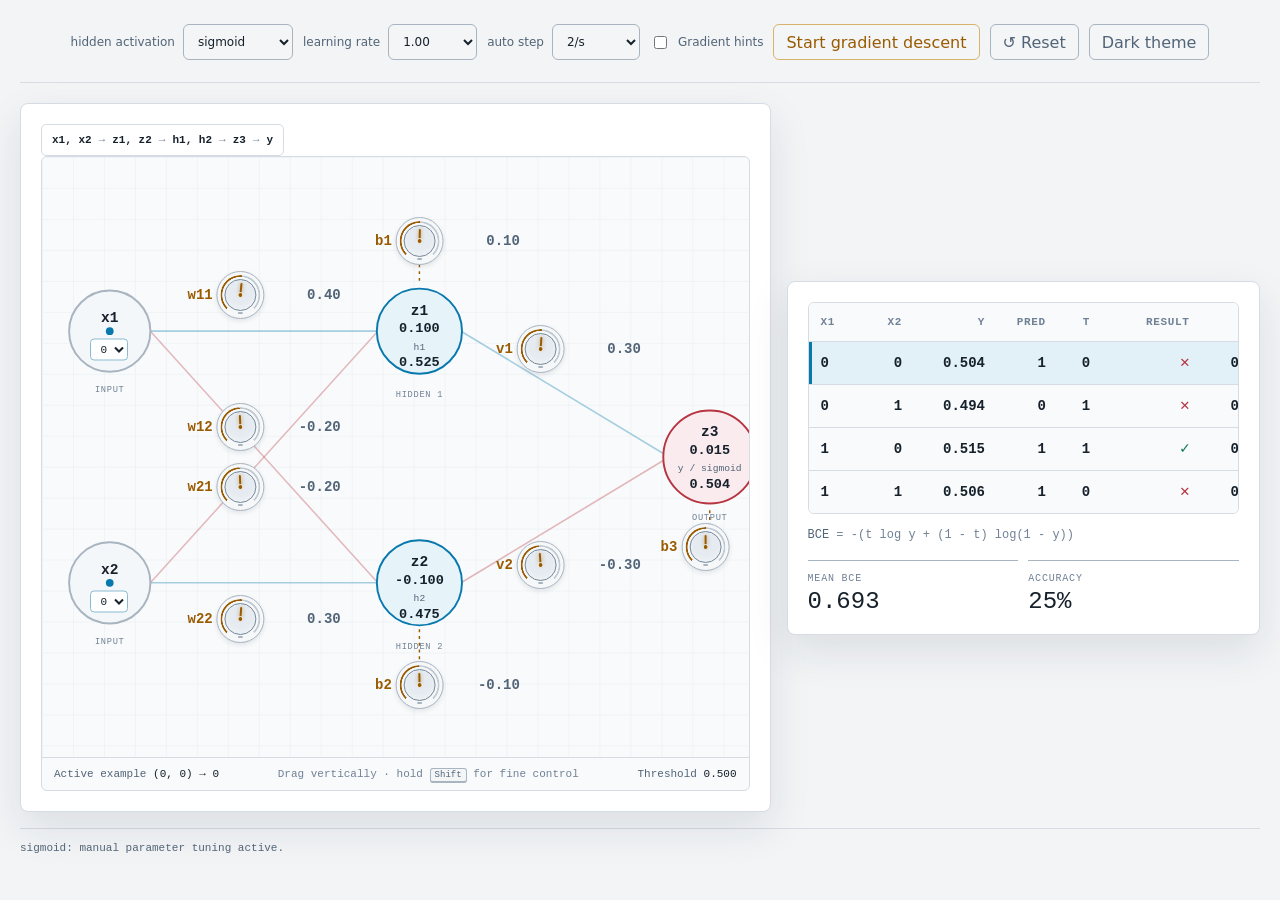
==== commit 7661297d: "Add files via upload" ====
--- a/2-learn_xor.html
+++ b/2-learn_xor.html
@@ -591,6 +591,7 @@
             <option value="0.5">0.50</option>
             <option value="1" selected>1.00</option>
             <option value="2">2.00</option>
+            <option value="5">5.00</option>
           </select>
         </label>
         <label class="field-inline" for="auto-step-select">
@@ -601,6 +602,7 @@
             <option value="5">5/s</option>
             <option value="10">10/s</option>
             <option value="20">20/s</option>
+            <option value="50">50/s</option>
           </select>
         </label>
         <label class="check-inline" for="gradient-hints">
@@ -713,7 +715,7 @@
           </div>
           <div class="stage-caption">
             <span>Active example <strong id="active-example">(0, 0) &#8594; 0</strong></span>
-            <span class="knob-help">Drag vertically · move slowly or hold <kbd>Shift</kbd> for fine control</span>
+            <span class="knob-help">Drag vertically · hold <kbd>Shift</kbd> for fine control</span>
             <span>Threshold <strong>0.500</strong></span>
           </div>
         </div>
@@ -769,9 +771,7 @@
       const FINE_PARAM_PRECISION = 3;
       const GRADIENT_PRECISION = 4;
       const KNOB_PIXELS_PER_STEP = 10;
-      const KNOB_FINE_VELOCITY = 0.12;
-      const KNOB_FAST_VELOCITY = 0.8;
-      const KNOB_FAST_MULTIPLIER = 3;
+      const KNOB_NORMAL_MULTIPLIER = 20;
       const XOR_ROWS = [
         { x1: 0, x2: 0, target: 0 },
         { x1: 0, x2: 1, target: 1 },
@@ -881,7 +881,7 @@
         $('#connection-controls').innerHTML = CONNECTION_CONTROLS.map(([name, label, x, y]) => `
           <label class="connection-control" data-control="${name}" style="--x:${x}%; --y:${y}%" aria-label="${label}">
             <span class="connection-name">${name}</span>
-            <span class="knob-box" title="Drag vertically. Move slowly or hold Shift for fine adjustment.">
+            <span class="knob-box" title="Drag vertically. Hold Shift for fine adjustment.">
               <span class="knob-feedback" aria-hidden="true"><span data-drag-value-for="${name}">${format(state.params[name], PARAM_PRECISION)}</span></span>
               <span class="knob-disc" aria-hidden="true"><span class="knob-indicator-anchor" data-indicator-for="${name}"><span class="knob-indicator"></span></span></span>
               <input class="knob-range" data-param="${name}" type="range" min="${PARAM_MIN}" max="${PARAM_MAX}" step="${PARAM_STEP}" aria-label="${label}. Use arrow keys to adjust; hold Shift for fine adjustment.">
@@ -1074,7 +1074,7 @@
 
       function setAutoStepRate(rawValue) {
         const rate = Number(rawValue);
-        if (![1, 2, 5, 10, 20].includes(rate)) return;
+        if (![1, 2, 5, 10, 20, 50].includes(rate)) return;
         state.stepsPerSecond = rate;
         if (state.isTraining) {
           clearInterval(trainingTimer);
@@ -1108,9 +1108,7 @@
           control,
           name,
           lastY: event.clientY,
-          lastTime: event.timeStamp,
           rawValue: state.params[name],
-          hasMoved: false,
           mode: 'adjust'
         };
         control.classList.add('dragging');
@@ -1123,17 +1121,12 @@
         if (!knobDrag || event.pointerId !== knobDrag.pointerId) return;
         const deltaY = knobDrag.lastY - event.clientY;
         if (deltaY === 0) return;
-        const elapsed = Math.max(1, event.timeStamp - knobDrag.lastTime);
-        const velocity = Math.abs(deltaY) / elapsed;
-        const isFine = event.shiftKey || (knobDrag.hasMoved && velocity <= KNOB_FINE_VELOCITY);
-        const isFast = !isFine && knobDrag.hasMoved && velocity >= KNOB_FAST_VELOCITY;
-        const mode = isFine ? 'fine' : isFast ? 'fast' : 'adjust';
-        const multiplier = isFast ? KNOB_FAST_MULTIPLIER : 1;
+        const isFine = event.shiftKey;
+        const mode = isFine ? 'fine' : 'adjust';
+        const multiplier = isFine ? 1 : KNOB_NORMAL_MULTIPLIER;
         const sensitivity = (PARAM_STEP / KNOB_PIXELS_PER_STEP) * multiplier;
         knobDrag.rawValue = clamp(knobDrag.rawValue + deltaY * sensitivity, PARAM_MIN, PARAM_MAX);
         knobDrag.lastY = event.clientY;
-        knobDrag.lastTime = event.timeStamp;
-        knobDrag.hasMoved = true;
         setParameter(knobDrag.name, knobDrag.rawValue, isFine ? FINE_PARAM_STEP : PARAM_STEP);
         setKnobFeedback(knobDrag, mode);
       }
